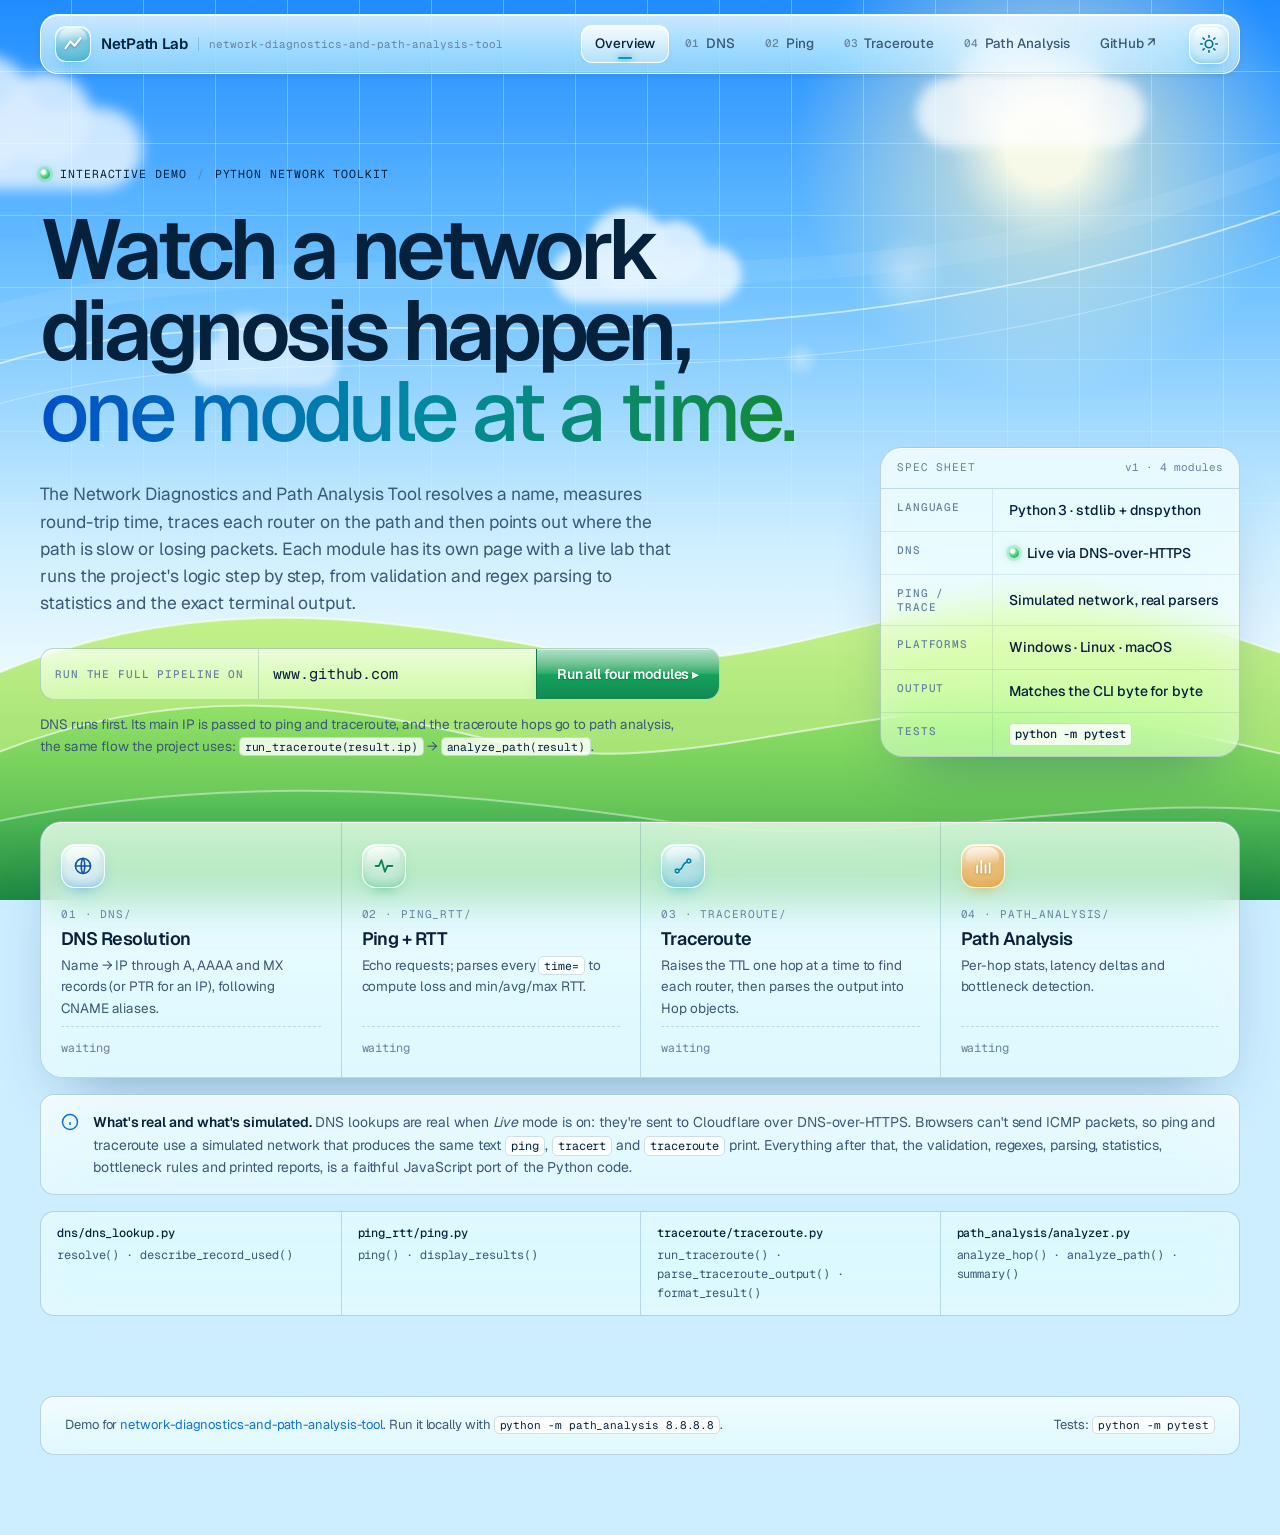
==== index.html @ 209501e2 "NetPath Lab: interactive demo site" ====
<!doctype html>
<html lang="en">
<head>
  <meta charset="utf-8" />
  <meta name="viewport" content="width=device-width, initial-scale=1" />
  <title>NetPath Diagnostics Lab</title>
  <meta name="description" content="Interactive walkthrough of the Network Diagnostics and Path Analysis Tool: DNS resolution, ping/RTT, traceroute and path analysis." />
  <meta name="theme-color" content="#2f9bff" media="(prefers-color-scheme: light)" />
  <meta name="theme-color" content="#04122a" media="(prefers-color-scheme: dark)" />
  <meta property="og:type" content="website" />
  <meta property="og:title" content="NetPath Diagnostics Lab" />
  <meta property="og:description" content="Interactive walkthrough of the Network Diagnostics and Path Analysis Tool: DNS resolution, ping/RTT, traceroute and path analysis." />
  <link rel="preconnect" href="https://fonts.googleapis.com" />
  <link rel="preconnect" href="https://fonts.gstatic.com" crossorigin />
  <link href="https://fonts.googleapis.com/css2?family=Geist:wght@300..800&family=Geist+Mono:wght@400..600&display=swap" rel="stylesheet" />
  <script>
    (function () {
      var t = null;
      try { t = localStorage.getItem("np-theme"); } catch (e) {}
      document.documentElement.dataset.theme = t || (matchMedia("(prefers-color-scheme: dark)").matches ? "dark" : "light");
    })();
  </script>
  <link rel="stylesheet" href="css/styles.css?v=7" />
  <link rel="icon" href="data:image/svg+xml,%3Csvg xmlns='http://www.w3.org/2000/svg' viewBox='0 0 32 32'%3E%3Crect width='32' height='32' rx='7' fill='%23111821'/%3E%3Cpath d='M6 22 L12 12 L19 18 L26 8' fill='none' stroke='%2345d6c4' stroke-width='3' stroke-linecap='round' stroke-linejoin='round'/%3E%3C/svg%3E" />
</head>
<body>
  <div class="scene" aria-hidden="true">
    <div class="sky"></div>
    <div class="grid-lines"></div>
    <div class="stars"></div>
    <div class="sun"></div>
    <span class="flare f1"></span><span class="flare f2"></span>
    <svg class="swoosh" viewBox="0 0 1440 500" preserveAspectRatio="none">
      <path d="M-20 360 C 320 180, 760 420, 1460 120" stroke-width="2" />
      <path d="M-20 400 C 360 230, 820 450, 1460 170" stroke-width="1" opacity=".6" />
      <path d="M-20 300 C 420 120, 900 360, 1460 60" stroke-width="26" opacity=".12" />
    </svg>
    <span class="cloud c1"></span><span class="cloud c2"></span><span class="cloud c3"></span><span class="cloud c4"></span>
    <div class="bubbles"><i></i><i></i><i></i><i></i><i></i><i></i></div>
    <svg class="hills" viewBox="0 0 1440 400" preserveAspectRatio="none">
      <defs>
        <linearGradient id="hg1" x1="0" y1="0" x2="0" y2="1"><stop offset="0" style="stop-color:var(--hill-1a)" /><stop offset="1" style="stop-color:var(--hill-1b)" /></linearGradient>
        <linearGradient id="hg2" x1="0" y1="0" x2="0" y2="1"><stop offset="0" style="stop-color:var(--hill-2a)" /><stop offset="1" style="stop-color:var(--hill-2b)" /></linearGradient>
        <linearGradient id="hg3" x1="0" y1="0" x2="0" y2="1"><stop offset="0" style="stop-color:var(--hill-3a)" /><stop offset="1" style="stop-color:var(--hill-3b)" /></linearGradient>
      </defs>
      <path class="h1" d="M0,170 C210,90 420,110 640,150 C860,190 1040,70 1240,100 C1340,115 1400,140 1440,150 L1440,400 L0,400 Z" />
      <path class="gloss" d="M0,170 C210,90 420,110 640,150 C860,190 1040,70 1240,100 C1340,115 1400,140 1440,150" />
      <path class="h2" d="M0,250 C200,180 380,200 560,240 C760,285 980,190 1180,210 C1300,222 1380,240 1440,252 L1440,400 L0,400 Z" />
      <path class="gloss" d="M0,250 C200,180 380,200 560,240 C760,285 980,190 1180,210 C1300,222 1380,240 1440,252" />
      <path class="h3" d="M0,320 C260,270 520,290 760,322 C1000,352 1220,292 1440,310 L1440,400 L0,400 Z" />
      <path class="gloss" d="M0,320 C260,270 520,290 760,322 C1000,352 1220,292 1440,310" opacity=".7" />
    </svg>
  </div>
  <header class="topbar">
    <a class="brand" href="index.html">
      <span class="orb t-60 deep" style="--sc:var(--c-trace);width:36px;height:36px;margin:0;border-radius:11px"><svg width="18" height="18" viewBox="0 0 24 24" aria-hidden="true"><path d="M3 17 L9 9 L14 14 L21 5" fill="none" stroke="#fff" stroke-width="2.6" stroke-linecap="round" stroke-linejoin="round" /></svg></span>
      NetPath Lab <small>network-diagnostics-and-path-analysis-tool</small>
    </a>
    <nav class="topnav" aria-label="Sections">
      <a href="index.html" class="active" aria-current="page">Overview</a>
      <a href="dns.html"><span class="n">01</span>DNS</a>
      <a href="ping.html"><span class="n">02</span>Ping</a>
      <a href="traceroute.html"><span class="n">03</span>Traceroute</a>
      <a href="analysis.html"><span class="n">04</span>Path Analysis</a>
      <a href="https://github.com/AtharvChoudhary65/network-diagnostics-and-path-analysis-tool" target="_blank" rel="noopener">GitHub ↗</a>
    </nav>
    <button class="theme-toggle frost t-10" id="theme-toggle" type="button" aria-label="Toggle light and dark mode" title="Toggle light / dark">
      <svg class="sun-i" width="20" height="20" viewBox="0 0 24 24" fill="none" stroke="currentColor" stroke-width="2" stroke-linecap="round"><circle cx="12" cy="12" r="4.5" /><path d="M12 2v2M12 20v2M4.9 4.9l1.4 1.4M17.7 17.7l1.4 1.4M2 12h2M20 12h2M4.9 19.1l1.4-1.4M17.7 6.3l1.4-1.4" /></svg>
      <svg class="moon" width="20" height="20" viewBox="0 0 24 24" fill="none" stroke="currentColor" stroke-width="2" stroke-linecap="round" stroke-linejoin="round"><path d="M20 14.5A8.5 8.5 0 1 1 9.5 4a7 7 0 0 0 10.5 10.5z" /></svg>
    </button>
  </header>

  <main>
    <!-- ======================= OVERVIEW ======================= -->
    <section class="hero" id="overview">
      <div class="hero-grid">
        <div class="hero-copy">
          <div class="eyebrow"><span class="dot"></span>Interactive demo <span class="sep">/</span> Python network toolkit</div>
          <h1>Watch a network diagnosis happen, <em>one module at a time.</em></h1>
          <p class="lede">The Network Diagnostics and Path Analysis Tool resolves a name, measures round-trip time, traces each router on the path and then points out where the path is slow or losing packets. Each module has its own page with a live lab that runs the project's logic step by step, from validation and regex parsing to statistics and the exact terminal output.</p>
          <div class="runner">
            <label for="pipe-target">Run the full pipeline on</label>
            <input id="pipe-target" class="input" value="www.github.com" spellcheck="false" autocomplete="off" />
            <button class="btn hero-btn" id="pipe-run">Run all four modules ▸</button>
          </div>
          <p class="hint">DNS runs first. Its main IP is passed to ping and traceroute, and the traceroute hops go to path analysis, the same flow the project uses: <code>run_traceroute(result.ip)</code> → <code>analyze_path(result)</code>.</p>
        </div>
        <aside class="spec" aria-label="Project at a glance">
          <div class="spec-head"><span>Spec sheet</span><span class="mono">v1 · 4 modules</span></div>
          <dl>
            <div><dt>Language</dt><dd>Python 3 · stdlib + dnspython</dd></div>
            <div><dt>DNS</dt><dd><span class="live"></span>Live via DNS-over-HTTPS</dd></div>
            <div><dt>Ping / Trace</dt><dd>Simulated network, real parsers</dd></div>
            <div><dt>Platforms</dt><dd>Windows · Linux · macOS</dd></div>
            <div><dt>Output</dt><dd>Matches the CLI byte for byte</dd></div>
            <div><dt>Tests</dt><dd><code>python -m pytest</code></dd></div>
          </dl>
        </aside>
      </div>

      <div class="pipeline" id="pipeline">
        <a class="stage" data-stage="dns" href="dns.html"><span class="orb t-10"><svg width="22" height="22" viewBox="0 0 24 24" fill="none" stroke="#fff" stroke-width="2" stroke-linecap="round"><circle cx="12" cy="12" r="9"/><path d="M3 12h18M12 3c2.8 3 2.8 15 0 18M12 3c-2.8 3-2.8 15 0 18"/></svg></span><span class="num">01 · dns/</span><h3>DNS Resolution</h3><p>Name → IP through A, AAAA and MX records (or PTR for an IP), following CNAME aliases.</p><span class="out">waiting</span></a>
        <a class="stage" data-stage="ping" href="ping.html"><span class="orb t-20"><svg width="22" height="22" viewBox="0 0 24 24" fill="none" stroke="#fff" stroke-width="2.2" stroke-linecap="round" stroke-linejoin="round"><path d="M2 12h4l3-7 4 14 3-7h6"/></svg></span><span class="num">02 · ping_rtt/</span><h3>Ping + RTT</h3><p>Echo requests; parses every <code>time=</code> to compute loss and min/avg/max RTT.</p><span class="out">waiting</span></a>
        <a class="stage" data-stage="trace" href="traceroute.html"><span class="orb t-30"><svg width="22" height="22" viewBox="0 0 24 24" fill="none" stroke="#fff" stroke-width="2" stroke-linecap="round" stroke-linejoin="round"><circle cx="5" cy="18" r="2.2"/><circle cx="19" cy="6" r="2.2"/><path d="M7 17c6-1 3-8 10-10"/></svg></span><span class="num">03 · traceroute/</span><h3>Traceroute</h3><p>Raises the TTL one hop at a time to find each router, then parses the output into Hop objects.</p><span class="out">waiting</span></a>
        <a class="stage" data-stage="analysis" href="analysis.html"><span class="orb t-60 deep"><svg width="22" height="22" viewBox="0 0 24 24" fill="none" stroke="#fff" stroke-width="2.2" stroke-linecap="round"><path d="M5 20V12M10 20V6M15 20v-9M20 20V9"/></svg></span><span class="num">04 · path_analysis/</span><h3>Path Analysis</h3><p>Per-hop stats, latency deltas and bottleneck detection.</p><span class="out">waiting</span></a>
      </div>


      <div class="notice" role="note">
        <svg width="18" height="18" viewBox="0 0 24 24" fill="none" stroke="currentColor" stroke-width="2" aria-hidden="true"><circle cx="12" cy="12" r="10" /><path d="M12 16v-4M12 8h.01" /></svg>
        <div><strong>What's real and what's simulated.</strong> DNS lookups are real when <em>Live</em> mode is on: they're sent to Cloudflare over DNS-over-HTTPS. Browsers can't send ICMP packets, so ping and traceroute use a simulated network that produces the same text <code>ping</code>, <code>tracert</code> and <code>traceroute</code> print. Everything after that, the validation, regexes, parsing, statistics, bottleneck rules and printed reports, is a faithful JavaScript port of the Python code.</div>
      </div>

      <div class="modmap" aria-label="Repository layout">
        <div><b>dns/dns_lookup.py</b>resolve() · describe_record_used()</div>
        <div><b>ping_rtt/ping.py</b>ping() · display_results()</div>
        <div><b>traceroute/traceroute.py</b>run_traceroute() · parse_traceroute_output() · format_result()</div>
        <div><b>path_analysis/analyzer.py</b>analyze_hop() · analyze_path() · summary()</div>
      </div>
    </section>

    <footer>
      <span>Demo for <a href="https://github.com/AtharvChoudhary65/network-diagnostics-and-path-analysis-tool" target="_blank" rel="noopener">network-diagnostics-and-path-analysis-tool</a>. Run it locally with <code>python -m path_analysis 8.8.8.8</code>.</span>
      <span>Tests: <code>python -m pytest</code></span>
    </footer>
  </main>

  <script src="js/common.js?v=7"></script>
  <script src="js/dns.js?v=7"></script>
  <script src="js/ping.js?v=7"></script>
  <script src="js/traceroute.js?v=7"></script>
  <script src="js/analysis.js?v=7"></script>
  <script src="js/app.js?v=7"></script>
</body>
</html>
---- css/styles.css ----
/* =====================================================================
   NetPath Lab — modern Frutiger Aero
   Aero sky, hills, gloss and glass, set on a minimalist system of
   hairline grids, tight radii and Geist typography.
   Light (day) is the default; [data-theme="dark"] is twilight.
   ===================================================================== */

:root {
  /* scene */
  --sky-1: #1f8cff;
  --sky-2: #6cc0ff;
  --sky-3: #cdeeff;
  --sky-4: #f1fbff;
  --sun: rgba(255, 253, 230, 0.95);
  --sun-halo: rgba(255, 245, 200, 0.5);
  --cloud: rgba(255, 255, 255, 0.9);
  --hill-1a: #c8f28e; --hill-1b: #84d65e;
  --hill-2a: #92e167; --hill-2b: #3fad48;
  --hill-3a: #5ec65a; --hill-3b: #1d8842;
  --hill-gloss: rgba(255, 255, 255, 0.6);
  --swoosh: rgba(255, 255, 255, 0.6);
  --grid: rgba(255, 255, 255, 0.32);
  --star-opacity: 0;

  /* text */
  --text: #06213b;
  --muted: #3a5877;
  --dim: #6582a0;

  /* surfaces */
  --sheet: rgba(255, 255, 255, 0.5);
  --sheet-hi: rgba(255, 255, 255, 0.78);
  --sheet-border: rgba(255, 255, 255, 0.9);
  --glass: rgba(255, 255, 255, 0.5);
  --glass-hi: rgba(255, 255, 255, 0.85);
  --glass-border: rgba(16, 72, 128, 0.14);
  --field: rgba(255, 255, 255, 0.82);
  --field-border: rgba(16, 72, 128, 0.2);
  --line: rgba(16, 72, 128, 0.1);
  --line-2: rgba(16, 72, 128, 0.18);
  --hair: rgba(16, 72, 128, 0.22);
  --shadow-lg: 0 30px 60px -30px rgba(10, 60, 120, 0.45);
  --shadow-md: 0 14px 30px -18px rgba(10, 60, 120, 0.4);
  --gloss: inset 0 1px 0 rgba(255, 255, 255, 1);

  /* semantic */
  --ok: #0c9a52;
  --warn: #c97900;
  --bad: #dd2f45;
  --info: #0f6fdc;
  --teal: #0aa0b4;

  /* modules */
  --c-dns: #1f74f2;
  --c-ping: #14a35b;
  --c-trace: #0898c0;
  --c-analysis: #e58300;
  --mod: var(--c-trace);

  /* charts (read from JS) */
  --ch-grid: rgba(16, 72, 128, 0.1);
  --ch-axis: rgba(16, 72, 128, 0.3);
  --ch-text: #5a7896;
  --ch-muted: #3a5877;
  --ch-label: #06213b;
  --ch-node: #ffffff;
  --ch-silent: #a7bbcf;

  --r-sm: 5px;
  --r: 9px;
  --r-lg: 14px;
  --r-xl: 22px;
  --mono: "Geist Mono", ui-monospace, SFMono-Regular, Menlo, Consolas, monospace;
  --sans: "Geist", "Segoe UI", system-ui, -apple-system, sans-serif;
  --ease: cubic-bezier(0.2, 0.7, 0.2, 1);
  color-scheme: light;
}

:root[data-theme="dark"] {
  --sky-1: #030d1f;
  --sky-2: #082648;
  --sky-3: #0f5079;
  --sky-4: #2580a0;
  --sun: rgba(225, 242, 255, 0.9);
  --sun-halo: rgba(120, 200, 255, 0.25);
  --cloud: rgba(170, 205, 235, 0.18);
  --hill-1a: #2c7c60; --hill-1b: #195742;
  --hill-2a: #1d684a; --hill-2b: #0f4430;
  --hill-3a: #12583a; --hill-3b: #072b1d;
  --hill-gloss: rgba(150, 255, 215, 0.25);
  --swoosh: rgba(140, 220, 255, 0.3);
  --grid: rgba(140, 200, 255, 0.07);
  --star-opacity: 1;

  --text: #ecf6ff;
  --muted: #a6c1dc;
  --dim: #7593b2;

  --sheet: rgba(6, 24, 46, 0.58);
  --sheet-hi: rgba(40, 110, 180, 0.2);
  --sheet-border: rgba(150, 205, 255, 0.2);
  --glass: rgba(255, 255, 255, 0.035);
  --glass-hi: rgba(255, 255, 255, 0.08);
  --glass-border: rgba(150, 205, 255, 0.14);
  --field: rgba(2, 14, 28, 0.6);
  --field-border: rgba(150, 205, 255, 0.2);
  --line: rgba(150, 205, 255, 0.09);
  --line-2: rgba(150, 205, 255, 0.16);
  --hair: rgba(150, 205, 255, 0.22);
  --shadow-lg: 0 30px 60px -30px rgba(0, 0, 0, 0.8);
  --shadow-md: 0 14px 30px -18px rgba(0, 0, 0, 0.7);
  --gloss: inset 0 1px 0 rgba(255, 255, 255, 0.14);

  --ok: #46de8c;
  --warn: #ffbf47;
  --bad: #ff6b7d;
  --info: #62b6ff;
  --teal: #3fd6e6;

  --c-dns: #6ea8ff;
  --c-ping: #46de8c;
  --c-trace: #3fd0f0;
  --c-analysis: #ffb547;

  --ch-grid: rgba(150, 205, 255, 0.08);
  --ch-axis: rgba(150, 205, 255, 0.25);
  --ch-text: #86a3c1;
  --ch-muted: #a6c1dc;
  --ch-label: #ecf6ff;
  --ch-node: #0b2542;
  --ch-silent: #4c6580;
  color-scheme: dark;
}

* { box-sizing: border-box; }
[hidden] { display: none !important; }
html { scroll-behavior: smooth; scroll-padding-top: 80px; overflow-x: clip; }
@media (prefers-reduced-motion: reduce) { html { scroll-behavior: auto; } }
body {
  margin: 0; background: var(--sky-3); color: var(--text);
  font: 400 15px/1.6 var(--sans); letter-spacing: -0.005em;
  -webkit-font-smoothing: antialiased; text-rendering: optimizeLegibility;
  font-feature-settings: "ss01", "cv11";
}
a { color: var(--info); text-decoration: none; }
a:hover { text-decoration: underline; text-underline-offset: 3px; }
code, kbd, pre, .mono { font-family: var(--mono); font-feature-settings: normal; }
code { font-size: 0.85em; background: var(--field); border: 1px solid var(--line-2); padding: 1px 5px; border-radius: var(--r-sm); color: var(--text); }
h1, h2, h3, h4 { line-height: 1.05; margin: 0; font-weight: 600; letter-spacing: -0.035em; }
p { margin: 0 0 0.8em; }
button, input, select, textarea { font: inherit; color: inherit; letter-spacing: inherit; }
::selection { background: color-mix(in srgb, var(--c-trace) 35%, transparent); }

/* mono micro-label used across the system */
.label, .subhead, .panel-head, .stage .num, .spec-head, .field > label, .field > .lbl, .stat .k, table.data th, .tabs .tablist button, .eyebrow, .file-badge {
  font-family: var(--mono); text-transform: uppercase; letter-spacing: 0.08em;
}

/* =====================================================================
   SCENE — sky, sun, clouds, hills, bubbles + blueprint grid
   ===================================================================== */
.scene { position: fixed; inset: 0; z-index: -1; overflow: hidden; pointer-events: none; }
.scene .sky { position: absolute; inset: 0; background: linear-gradient(180deg, var(--sky-1) 0%, var(--sky-2) 30%, var(--sky-3) 60%, var(--sky-4) 78%); }
.scene .grid-lines {
  position: absolute; inset: 0;
  background-image: linear-gradient(var(--grid) 1px, transparent 1px), linear-gradient(90deg, var(--grid) 1px, transparent 1px);
  background-size: 72px 72px; background-position: -1px -1px;
  -webkit-mask-image: linear-gradient(180deg, #000 0%, rgba(0, 0, 0, 0.6) 45%, transparent 72%);
  mask-image: linear-gradient(180deg, #000 0%, rgba(0, 0, 0, 0.6) 45%, transparent 72%);
}
.scene .stars {
  position: absolute; inset: 0 0 40% 0; opacity: var(--star-opacity); transition: opacity 0.8s;
  background-image:
    radial-gradient(1.5px 1.5px at 12% 18%, #fff 50%, transparent 51%), radial-gradient(1px 1px at 22% 42%, #fff 50%, transparent 51%),
    radial-gradient(1.5px 1.5px at 35% 12%, #dff 50%, transparent 51%), radial-gradient(1px 1px at 48% 30%, #fff 50%, transparent 51%),
    radial-gradient(1px 1px at 58% 8%, #fff 50%, transparent 51%), radial-gradient(1.5px 1.5px at 66% 36%, #cef 50%, transparent 51%),
    radial-gradient(1px 1px at 74% 20%, #fff 50%, transparent 51%), radial-gradient(1px 1px at 86% 46%, #fff 50%, transparent 51%),
    radial-gradient(1.5px 1.5px at 92% 14%, #fff 50%, transparent 51%), radial-gradient(1px 1px at 6% 52%, #fff 50%, transparent 51%);
}
.scene .sun { position: absolute; top: -16vmin; right: -6vmin; width: 64vmin; height: 64vmin; border-radius: 50%; background: radial-gradient(circle, var(--sun) 0 10%, var(--sun-halo) 24%, transparent 62%); }
.scene .flare { position: absolute; border-radius: 50%; background: radial-gradient(circle, rgba(255, 255, 255, 0.35), rgba(255, 255, 255, 0) 70%); }
.scene .flare.f1 { top: 26vh; right: 26vw; width: 9vmin; height: 9vmin; }
.scene .flare.f2 { top: 38vh; right: 36vw; width: 4vmin; height: 4vmin; }
:root[data-theme="dark"] .scene .flare { opacity: 0.25; }
.scene .swoosh { position: absolute; left: -5%; width: 110%; top: 8vh; height: 50vh; }
.scene .swoosh path { fill: none; stroke: var(--swoosh); }

.cloud { position: absolute; height: 9vmin; width: 30vmin; border-radius: 999px; background: var(--cloud); filter: blur(7px); opacity: 0.8; animation: drift linear infinite; }
.cloud::before, .cloud::after { content: ""; position: absolute; background: inherit; border-radius: 50%; }
.cloud::before { width: 13vmin; height: 13vmin; left: 18%; top: -6vmin; }
.cloud::after { width: 10vmin; height: 10vmin; left: 48%; top: -4vmin; }
.cloud.c1 { top: 12vh; left: -10%; animation-duration: 170s; }
.cloud.c2 { top: 26vh; left: 40%; transform: scale(0.7); animation-duration: 220s; animation-delay: -90s; }
.cloud.c3 { top: 8vh; left: 70%; transform: scale(0.85); animation-duration: 200s; animation-delay: -40s; }
.cloud.c4 { top: 36vh; left: 10%; transform: scale(0.55); animation-duration: 250s; animation-delay: -150s; opacity: 0.55; }
@keyframes drift { from { translate: -40vw 0; } to { translate: 140vw 0; } }

.scene .hills { position: absolute; left: 0; right: 0; bottom: 0; width: 100%; height: 44vh; min-height: 250px; }
.scene .hills .h1 { fill: url(#hg1); }
.scene .hills .h2 { fill: url(#hg2); }
.scene .hills .h3 { fill: url(#hg3); }
.scene .hills .gloss { fill: none; stroke: var(--hill-gloss); stroke-width: 2; }

.bubbles i {
  position: absolute; bottom: -12vmin; border-radius: 50%;
  background: radial-gradient(circle at 32% 28%, rgba(255, 255, 255, 0.95) 0 8%, rgba(255, 255, 255, 0) 22%), radial-gradient(circle at 50% 50%, rgba(255, 255, 255, 0) 55%, rgba(255, 255, 255, 0.5) 70%, rgba(170, 230, 255, 0.3) 100%);
  border: 1px solid rgba(255, 255, 255, 0.5); animation: rise linear infinite; opacity: 0.6;
}
.bubbles i:nth-child(1) { left: 8%; width: 5vmin; height: 5vmin; animation-duration: 36s; }
.bubbles i:nth-child(2) { left: 22%; width: 2.5vmin; height: 2.5vmin; animation-duration: 28s; animation-delay: -12s; }
.bubbles i:nth-child(3) { left: 46%; width: 4vmin; height: 4vmin; animation-duration: 42s; animation-delay: -20s; }
.bubbles i:nth-child(4) { left: 64%; width: 2vmin; height: 2vmin; animation-duration: 26s; animation-delay: -6s; }
.bubbles i:nth-child(5) { left: 80%; width: 6vmin; height: 6vmin; animation-duration: 48s; animation-delay: -30s; }
.bubbles i:nth-child(6) { left: 92%; width: 3vmin; height: 3vmin; animation-duration: 32s; animation-delay: -18s; }
@keyframes rise { 0% { transform: translate(0, 0); opacity: 0; } 10% { opacity: 0.6; } 50% { transform: translate(3vw, -55vh); } 100% { transform: translate(-2vw, -115vh); opacity: 0; } }
@media (prefers-reduced-motion: reduce) { .cloud { animation: none; } .bubbles { display: none; } }

/* =====================================================================
   GLASS — blurred surfaces (only top-level ones blur)
   ===================================================================== */
.topbar, .runner, .notice, .module, .spec, footer, .modmap {
  -webkit-backdrop-filter: blur(22px) saturate(180%);
  backdrop-filter: blur(22px) saturate(180%);
}

/* =====================================================================
   TOP BAR — full-width hairline glass
   ===================================================================== */
.topbar {
  position: sticky; top: 14px; z-index: 50; display: flex; align-items: center; gap: 20px;
  max-width: 1200px; height: 60px; margin: 14px auto 0; padding: 0 10px 0 14px;
  border-radius: 18px; border: 1px solid var(--sheet-border);
  background: linear-gradient(180deg, var(--sheet-hi), var(--sheet));
  box-shadow: var(--shadow-lg), 0 2px 8px -4px rgba(10, 60, 120, 0.25), var(--gloss), inset 0 -1px 0 var(--line);
}
.brand { display: flex; align-items: center; gap: 10px; font-weight: 600; font-size: 15px; color: var(--text); white-space: nowrap; letter-spacing: -0.02em; }
.brand:hover { text-decoration: none; }
.brand small { color: var(--dim); font: 400 11px var(--mono); letter-spacing: 0; padding-left: 10px; border-left: 1px solid var(--hair); }
.topnav { display: flex; align-items: center; gap: 2px; overflow-x: auto; scrollbar-width: none; margin-left: auto; }
.topnav::-webkit-scrollbar { display: none; }
.topnav a {
  position: relative; display: flex; align-items: center; height: 38px; padding: 0 13px; border-radius: 11px; border: 1px solid transparent;
  color: var(--muted); font-size: 13.5px; font-weight: 500; white-space: nowrap; transition: color 0.2s, background 0.2s, border-color 0.2s;
}
.topnav a:hover { color: var(--text); text-decoration: none; background: var(--glass); }
.topnav a.active {
  color: var(--text); border-color: var(--sheet-border);
  background: linear-gradient(180deg, var(--glass-hi), color-mix(in srgb, var(--c-trace) 12%, var(--glass)));
  box-shadow: var(--gloss), 0 4px 10px -6px rgba(10, 60, 120, 0.35);
}
.topnav a.active::after { content: ""; position: absolute; left: 50%; bottom: 3px; width: 14px; height: 2px; margin-left: -7px; border-radius: 2px; background: var(--c-trace); box-shadow: 0 0 6px var(--c-trace); }
.topnav a .n { font-family: var(--mono); color: var(--dim); font-size: 11px; margin-right: 7px; }
.theme-toggle.frost { --sc: var(--c-trace); width: 40px; height: 40px; margin: 0; cursor: pointer; border-radius: 12px; padding: 0; }
.theme-toggle.frost:hover { --tint: 26%; }
.theme-toggle svg { width: 18px; height: 18px; }
.theme-toggle .moon { display: none; }
:root[data-theme="dark"] .theme-toggle .sun-i { display: none; }
:root[data-theme="dark"] .theme-toggle .moon { display: block; }

main { max-width: 1240px; margin: 0 auto; padding: 0 20px 80px; }

/* =====================================================================
   HERO — editorial split with a spec sheet
   ===================================================================== */
.hero { padding: 88px 0 24px; }
.hero-grid { display: grid; grid-template-columns: minmax(0, 1fr) 360px; gap: 56px; align-items: end; }
.eyebrow { display: inline-flex; align-items: center; gap: 10px; font-size: 11.5px; color: var(--text); margin-bottom: 26px; }
.eyebrow .sep { color: var(--dim); }
.eyebrow .dot, .spec .live { width: 10px; height: 10px; border-radius: 50%; flex: none; background: radial-gradient(circle at 35% 30%, #fff 0 18%, #5fe08a 40%, #0b8f44 100%); box-shadow: 0 0 0 3px rgba(40, 200, 110, 0.18), 0 0 10px rgba(30, 200, 100, 0.6); }
.hero h1 { font-size: clamp(42px, 6.6vw, 86px); font-weight: 600; letter-spacing: -0.055em; line-height: 0.96; max-width: 880px; }
.hero h1 em {
  font-style: normal; font-weight: 500;
  background: linear-gradient(95deg, #0050c8 0%, #0089a3 50%, #138a35 100%); -webkit-background-clip: text; background-clip: text; color: transparent;
}
:root[data-theme="dark"] .hero h1 em { background-image: linear-gradient(95deg, #7cc0ff 0%, #5fe6f0 50%, #7cf29a 100%); }
.lede { color: var(--muted); font-size: 17.5px; line-height: 1.55; max-width: 640px; margin: 28px 0 0; }

.runner {
  margin-top: 32px; max-width: 680px; display: flex; align-items: stretch; height: 52px;
  border: 1px solid var(--hair); border-radius: var(--r-lg); overflow: hidden;
  background: linear-gradient(180deg, var(--sheet-hi), var(--sheet)); box-shadow: var(--shadow-lg), var(--gloss);
}
.runner label { display: flex; align-items: center; padding: 0 14px; font: 500 11px var(--mono); text-transform: uppercase; letter-spacing: 0.08em; color: var(--dim); white-space: nowrap; border-right: 1px solid var(--line-2); }
.runner .input { flex: 1 1 160px; border: 0; border-radius: 0; background: transparent; box-shadow: none; font-size: 15px; padding: 0 14px; }
.runner .input:focus { box-shadow: inset 0 -2px 0 var(--c-ping); }
.runner .btn { --mod: var(--c-ping); border-radius: 0; border-width: 0 0 0 1px; height: auto; padding: 0 20px; }
.hint { font-size: 13.5px; color: var(--muted); margin: 14px 0 0; max-width: 640px; }

.spec { border: 1px solid var(--hair); border-radius: var(--r-xl); background: linear-gradient(180deg, var(--sheet-hi), var(--sheet)); box-shadow: var(--shadow-lg), var(--gloss); overflow: hidden; }
.spec-head { display: flex; justify-content: space-between; padding: 11px 16px; font-size: 11px; color: var(--dim); border-bottom: 1px solid var(--line-2); }
.spec-head .mono { text-transform: none; letter-spacing: 0; }
.spec dl { margin: 0; }
.spec dl div { display: grid; grid-template-columns: 112px 1fr; border-bottom: 1px solid var(--line); }
.spec dl div:last-child { border-bottom: 0; }
.spec dt { padding: 11px 16px; font: 500 11px var(--mono); text-transform: uppercase; letter-spacing: 0.08em; color: var(--dim); border-right: 1px solid var(--line); }
.spec dd { margin: 0; padding: 10px 16px; font-size: 14px; font-weight: 500; display: flex; align-items: center; gap: 8px; }

/* pipeline: one hairline strip, four cells */
.pipeline {
  display: grid; grid-template-columns: repeat(4, minmax(0, 1fr)); margin-top: 64px;
  border: 1px solid var(--hair); border-radius: var(--r-xl); overflow: hidden;
  background: linear-gradient(180deg, var(--sheet-hi), var(--sheet)); box-shadow: var(--shadow-lg), var(--gloss);
  -webkit-backdrop-filter: blur(22px) saturate(180%); backdrop-filter: blur(22px) saturate(180%);
}
.stage { position: relative; display: flex; flex-direction: column; gap: 6px; padding: 22px 20px 18px; color: var(--text); border-left: 1px solid var(--line-2); transition: background 0.25s; }
.stage:first-child { border-left: 0; }
.stage::before { content: ""; position: absolute; left: 0; right: 0; top: 0; height: 2px; background: var(--sc); transform: scaleX(0); transform-origin: left; transition: transform 0.5s var(--ease); }
.stage:hover { text-decoration: none; background: var(--glass-hi); }
.stage:hover::before, .stage.running::before, .stage.done::before, .stage.failed::before { transform: scaleX(1); }
.stage.failed::before { background: var(--bad); }
.stage .num { font-size: 11px; color: var(--dim); }
.stage h3 { font-size: 18px; letter-spacing: -0.03em; }
.stage p { color: var(--muted); font-size: 13.5px; margin: 0; }
.stage .out { margin-top: auto; padding-top: 12px; font-family: var(--mono); font-size: 12px; color: var(--dim); min-height: 2.8em; border-top: 1px dashed var(--line-2); }
.stage.running .out { color: var(--sc); }
.stage.done .out { color: var(--ok); }
.stage.failed .out { color: var(--bad); }
.stage[data-stage="dns"] { --sc: var(--c-dns); }
.stage[data-stage="ping"] { --sc: var(--c-ping); }
.stage[data-stage="trace"] { --sc: var(--c-trace); }
.stage[data-stage="analysis"] { --sc: var(--c-analysis); }

/* frosted-glass icon tile — the signature element.
   --sc  tint colour, --tint  how much colour is mixed into the glass (0–60%). */
.orb, .frost {
  --tint: 22%;
  position: relative; display: grid; place-items: center; flex: none; isolation: isolate; overflow: hidden;
  width: 44px; height: 44px; border-radius: 14px; margin-bottom: 12px;
  color: color-mix(in srgb, var(--sc, var(--mod)) calc(55% + var(--tint)), #001a33);
  background:
    linear-gradient(160deg, rgba(255, 255, 255, 0.75) 0%, rgba(255, 255, 255, 0.18) 48%, rgba(255, 255, 255, 0.06) 100%),
    color-mix(in srgb, var(--sc, var(--mod)) var(--tint), rgba(255, 255, 255, 0.28));
  border: 1px solid rgba(255, 255, 255, 0.85);
  -webkit-backdrop-filter: blur(14px) saturate(190%); backdrop-filter: blur(14px) saturate(190%);
  box-shadow:
    inset 0 1px 0 rgba(255, 255, 255, 0.95),
    inset 0 -8px 14px -10px color-mix(in srgb, var(--sc, var(--mod)) 60%, transparent),
    0 8px 18px -10px color-mix(in srgb, var(--sc, var(--mod)) 70%, transparent);
}
.orb::before, .frost::before { content: ""; position: absolute; z-index: -1; left: 10%; right: 10%; top: 4%; height: 42%; border-radius: 10px 10px 50% 50% / 10px 10px 30% 30%; background: linear-gradient(rgba(255, 255, 255, 0.7), rgba(255, 255, 255, 0)); }
.orb svg, .frost svg { position: relative; width: 20px; height: 20px; filter: drop-shadow(0 1px 0 rgba(255, 255, 255, 0.6)); }
.orb svg *, .frost svg * { stroke: currentColor; }
/* heavier tints flip the glyph to white */
.orb.deep, .frost.deep { color: #fff; }
.orb.deep svg, .frost.deep svg { filter: drop-shadow(0 1px 1px rgba(0, 0, 0, 0.25)); }
:root[data-theme="dark"] .orb, :root[data-theme="dark"] .frost {
  color: color-mix(in srgb, var(--sc, var(--mod)) 70%, #fff);
  background:
    linear-gradient(160deg, rgba(255, 255, 255, 0.22) 0%, rgba(255, 255, 255, 0.05) 50%, rgba(255, 255, 255, 0.02) 100%),
    color-mix(in srgb, var(--sc, var(--mod)) var(--tint), rgba(10, 30, 55, 0.4));
  border-color: rgba(190, 225, 255, 0.28);
  box-shadow: inset 0 1px 0 rgba(255, 255, 255, 0.3), inset 0 -8px 14px -10px color-mix(in srgb, var(--sc, var(--mod)) 70%, transparent), 0 8px 18px -10px rgba(0, 0, 0, 0.6);
}
:root[data-theme="dark"] .orb::before, :root[data-theme="dark"] .frost::before { background: linear-gradient(rgba(255, 255, 255, 0.28), rgba(255, 255, 255, 0)); }
:root[data-theme="dark"] .orb.deep, :root[data-theme="dark"] .frost.deep { color: #fff; }

/* tint ladder */
.t-10 { --tint: 10%; }
.t-20 { --tint: 20%; }
.t-30 { --tint: 30%; }
.t-45 { --tint: 45%; }
.t-60 { --tint: 60%; }

.notice {
  display: flex; gap: 14px; margin-top: 16px; padding: 16px 20px; border: 1px solid var(--hair); border-radius: var(--r-lg);
  background: linear-gradient(180deg, var(--sheet-hi), var(--sheet)); box-shadow: var(--gloss); color: var(--muted); font-size: 14px;
}
.notice strong { color: var(--text); font-weight: 600; }
.notice svg { flex: none; margin-top: 2px; color: var(--info); }

.modmap { margin-top: 16px; display: grid; grid-template-columns: repeat(4, minmax(0, 1fr)); border: 1px solid var(--hair); border-radius: var(--r-lg); overflow: hidden; background: var(--sheet); }
.modmap div { font-family: var(--mono); font-size: 12px; padding: 12px 16px; color: var(--muted); border-left: 1px solid var(--line-2); }
.modmap div:first-child { border-left: 0; }
.modmap b { color: var(--text); font-weight: 500; display: block; margin-bottom: 2px; }

/* =====================================================================
   MODULE SHEETS — glass with crop-mark corners
   ===================================================================== */
.module {
  position: relative; margin-top: 56px; padding: 48px 44px 44px; border-radius: var(--r-xl);
  background: linear-gradient(180deg, var(--sheet-hi) 0%, var(--sheet) 260px);
  border: 1px solid var(--sheet-border); box-shadow: var(--shadow-lg), var(--gloss);
}
.module::before, .module::after { content: ""; position: absolute; width: 22px; height: 22px; border-color: var(--mod); border-style: solid; pointer-events: none; }
.module::before { top: -1px; left: -1px; border-width: 2px 0 0 2px; border-top-left-radius: var(--r-xl); }
.module::after { bottom: -1px; right: -1px; border-width: 0 2px 2px 0; border-bottom-right-radius: var(--r-xl); }
.module[data-mod="dns"] { --mod: var(--c-dns); }
.module[data-mod="ping"] { --mod: var(--c-ping); }
.module[data-mod="trace"] { --mod: var(--c-trace); }
.module[data-mod="analysis"] { --mod: var(--c-analysis); }

.mod-head { display: grid; grid-template-columns: 1fr; gap: 12px; padding-bottom: 28px; border-bottom: 1px solid var(--line-2); }
.mod-num { display: flex; align-items: center; gap: 12px; font: 500 12px var(--mono); letter-spacing: 0.08em; color: var(--mod); text-transform: uppercase; }
.mod-num::before { content: ""; width: 16px; height: 16px; border-radius: 5px; border: 1px solid rgba(255, 255, 255, 0.85); background: linear-gradient(160deg, rgba(255, 255, 255, 0.8), rgba(255, 255, 255, 0.1) 55%), color-mix(in srgb, var(--mod) 40%, rgba(255, 255, 255, 0.3)); box-shadow: inset 0 1px 0 #fff, 0 3px 8px -3px var(--mod); }
.mod-num span::after { content: " / 04"; color: var(--dim); }
.mod-num::after { content: ""; flex: 1; height: 1px; background: linear-gradient(90deg, color-mix(in srgb, var(--mod) 50%, transparent), transparent 60%); }
.mod-head h2 { font-size: clamp(32px, 4.4vw, 54px); letter-spacing: -0.05em; line-height: 1; }
.file-badges { display: flex; flex-wrap: wrap; gap: 6px; }
.file-badge { font-size: 11px; color: var(--text); border: 1px solid var(--hair); background: var(--field); padding: 3px 8px; border-radius: var(--r-sm); text-transform: none; letter-spacing: 0; }
.mod-head p { color: var(--muted); max-width: 760px; font-size: 16.5px; margin: 0; }

.subhead { font-size: 11px; font-weight: 500; color: var(--dim); margin: 44px 0 16px; display: flex; align-items: center; gap: 12px; }
.subhead::before { content: ""; width: 6px; height: 6px; background: var(--mod); transform: rotate(45deg); }
.subhead::after { content: ""; flex: 1; height: 1px; background: var(--line-2); }

/* inner glass card (no blur, sheet supplies it) */
.panel, details.src, .callout, .rule {
  background: linear-gradient(180deg, var(--glass-hi) 0%, var(--glass) 70%);
  border: 1px solid var(--glass-border); border-radius: var(--r-lg); box-shadow: var(--gloss);
}

/* steps: hairline grid of cells */
.steps { display: flex; flex-wrap: wrap; counter-reset: step; border-top: 1px solid var(--line-2); border-left: 1px solid var(--line-2); border-radius: var(--r-lg); overflow: hidden; background: var(--glass); }
.step { flex: 1 1 240px; padding: 18px 20px 20px; counter-increment: step; border-right: 1px solid var(--line-2); border-bottom: 1px solid var(--line-2); transition: background 0.2s; }
.step:hover { background: var(--glass-hi); }
.step h4 { font-size: 15.5px; font-weight: 600; letter-spacing: -0.02em; margin-bottom: 8px; display: flex; flex-direction: column; gap: 10px; }
.step h4::before { content: counter(step, decimal-leading-zero); font: 500 11px var(--mono); color: var(--mod); letter-spacing: 0.08em; }
.step p { color: var(--muted); font-size: 14px; margin: 0; }
.step code { font-size: 12px; }

/* =====================================================================
   LAB
   ===================================================================== */
.lab { display: grid; grid-template-columns: 330px minmax(0, 1fr); gap: 16px; align-items: start; }
.panel-head { display: flex; flex-wrap: wrap; align-items: center; justify-content: space-between; gap: 10px; min-height: 44px; padding: 8px 16px; border-bottom: 1px solid var(--line-2); font-size: 11px; color: var(--dim); }
.panel-head b { color: var(--text); font-weight: 500; font-size: 11.5px; }
.panel-head code { text-transform: none; letter-spacing: 0; }
.panel-body { padding: 16px; }
.controls { display: flex; flex-direction: column; gap: 16px; padding: 18px; position: sticky; top: 80px; }
.field { display: flex; flex-direction: column; gap: 7px; }
.field > label, .field > .lbl { font-size: 10.5px; font-weight: 500; color: var(--dim); display: flex; justify-content: space-between; gap: 8px; }
.field > label small { text-transform: none; letter-spacing: 0; }
.field > label output, .field > .lbl output { color: var(--text); letter-spacing: 0; }
.field small { color: var(--dim); font-size: 12.5px; }

.input, select.input, textarea.input {
  width: 100%; background: var(--field); border: 1px solid var(--field-border); border-radius: var(--r); padding: 9px 11px;
  font-family: var(--mono); font-size: 13.5px; color: var(--text); outline: none; transition: border-color 0.15s, box-shadow 0.15s;
}
.input:hover { border-color: var(--hair); }
.input:focus { border-color: var(--mod); box-shadow: 0 0 0 3px color-mix(in srgb, var(--mod) 20%, transparent); }
select.input { font-family: var(--sans); font-weight: 500; cursor: pointer; }
select.input option { background: var(--sky-4); color: #06213b; }
textarea.input { resize: vertical; line-height: 1.5; font-size: 12.5px; }

input[type="range"] { width: 100%; accent-color: var(--mod); height: 18px; }

.seg { display: flex; width: 100%; border: 1px solid var(--field-border); border-radius: var(--r); overflow: hidden; background: var(--field); }
.seg button { flex: 1; border: 0; background: none; padding: 8px; cursor: pointer; color: var(--muted); font-size: 13px; font-weight: 500; transition: all 0.2s; }
.seg button + button { border-left: 1px solid var(--field-border); }
.seg button[aria-pressed="true"] { color: #fff; background: linear-gradient(180deg, color-mix(in srgb, var(--mod) 60%, #fff), var(--mod) 52%, color-mix(in srgb, var(--mod) 82%, #00182f)); box-shadow: inset 0 1px 0 rgba(255, 255, 255, 0.5); text-shadow: 0 1px 1px rgba(0, 0, 0, 0.2); }

/* buttons — hard-edged with an Aero gloss band */
.btn {
  position: relative; overflow: hidden; isolation: isolate; display: inline-flex; align-items: center; justify-content: center; gap: 8px; cursor: pointer;
  height: 42px; padding: 0 18px; border-radius: var(--r); font-weight: 600; font-size: 14px; color: #fff; letter-spacing: -0.01em;
  text-shadow: 0 1px 1px rgba(0, 0, 0, 0.25);
  background: linear-gradient(180deg, color-mix(in srgb, var(--mod) 62%, #fff) 0%, var(--mod) 50%, color-mix(in srgb, var(--mod) 82%, #00182f) 100%);
  border: 1px solid color-mix(in srgb, var(--mod) 70%, #00182f);
  box-shadow: inset 0 1px 0 rgba(255, 255, 255, 0.55), 0 10px 20px -12px color-mix(in srgb, var(--mod) 90%, transparent);
  transition: filter 0.15s, transform 0.1s, box-shadow 0.2s;
}
.btn::before { content: ""; position: absolute; z-index: -1; inset: 0 0 50% 0; background: linear-gradient(rgba(255, 255, 255, 0.45), rgba(255, 255, 255, 0.08)); }
.btn:hover { filter: brightness(1.07) saturate(1.1); }
.btn:active { transform: translateY(1px); }
.btn:disabled { opacity: 0.55; cursor: progress; filter: saturate(0.7); }
.btn:focus-visible, .chip:focus-visible, .seg button:focus-visible, .tabs .tablist button:focus-visible, .theme-toggle:focus-visible { outline: 2px solid var(--mod); outline-offset: 2px; }
.btn.ghost { color: var(--text); text-shadow: none; font-weight: 500; background: var(--field); border: 1px solid var(--hair); box-shadow: var(--gloss); }
.btn.ghost::before { display: none; }
.btn.ghost:hover { border-color: var(--mod); filter: none; }
.btn.sm { height: 32px; padding: 0 12px; font-size: 13px; }

.chips { display: flex; flex-wrap: wrap; gap: 5px; }
.chip { font-family: var(--mono); font-size: 11.5px; padding: 4px 9px; border-radius: var(--r-sm); cursor: pointer; color: var(--muted); border: 1px solid var(--field-border); background: var(--field); transition: all 0.15s; }
.chip:hover { color: var(--text); border-color: var(--mod); background: color-mix(in srgb, var(--mod) 10%, var(--field)); }

.checks { list-style: none; margin: 0; padding: 0; display: flex; flex-direction: column; border: 1px solid var(--line-2); border-radius: var(--r); overflow: hidden; font-size: 12.5px; }
.checks li { display: flex; gap: 8px; align-items: baseline; color: var(--muted); padding: 6px 10px; border-top: 1px solid var(--line); background: var(--glass); }
.checks li:first-child { border-top: 0; }
.checks li::before { content: "○"; font-family: var(--mono); width: 14px; flex: none; color: var(--dim); }
.checks li.ok::before { content: "✓"; color: var(--ok); font-weight: 700; }
.checks li.fail { color: var(--text); background: color-mix(in srgb, var(--bad) 7%, transparent); }
.checks li.fail::before { content: "✕"; color: var(--bad); font-weight: 700; }
.checks li.skip::before { content: "–"; }

.cmdline { font-family: var(--mono); font-size: 12.5px; background: #04152a; border: 1px solid rgba(150, 205, 255, 0.16); border-radius: var(--r); padding: 9px 12px; color: #e4f1ff; white-space: pre-wrap; overflow-wrap: anywhere; }
.cmdline .p { color: #6f8fae; user-select: none; }
.cmdline .flag { color: #ffc964; }
.cmdline .arg { color: #6ff0de; }

.stack { display: flex; flex-direction: column; gap: 16px; min-width: 0; }

/* =====================================================================
   TERMINAL — smoked glass in both themes
   ===================================================================== */
.term {
  position: relative; margin: 0; padding: 14px 16px; border-radius: var(--r);
  background: linear-gradient(180deg, rgba(8, 30, 54, 0.95), rgba(3, 16, 31, 0.97));
  border: 1px solid rgba(150, 205, 255, 0.16); box-shadow: inset 0 1px 0 rgba(255, 255, 255, 0.08);
  font: 12.5px/1.6 var(--mono); color: #d6e6f5; overflow: auto; white-space: pre; min-height: 120px; max-height: 520px; tab-size: 4;
  scrollbar-color: rgba(150, 205, 255, 0.3) transparent;
}
.term .c-dim { color: #6f8fae; }
.term .c-ok { color: #5df0a0; }
.term .c-bad { color: #ff7d8c; }
.term .c-warn { color: #ffc964; }
.term .c-info { color: #7cc3ff; }
.term .c-vio { color: #a9b8ff; }
.term .c-teal { color: #6ff0de; }
.term .prompt { color: #6f8fae; }
.term .line-in { animation: fadeIn 0.25s ease both; }
.term mark { background: rgba(111, 240, 222, 0.14); color: #fff; border-radius: 2px; outline: 1px solid rgba(111, 240, 222, 0.45); }
.term mark b { color: #6ff0de; font-weight: 600; }
.term .py-s { color: #a8f0b0; }
.term .py-k { color: #c3a8ff; }
.term .py-n { color: #ffc964; }
@keyframes fadeIn { from { opacity: 0; transform: translateY(2px); } to { opacity: 1; transform: none; } }

/* =====================================================================
   TABS — underline
   ===================================================================== */
.tabs .tablist { display: flex; padding: 0 8px; border-bottom: 1px solid var(--line-2); overflow-x: auto; overflow-y: hidden; scrollbar-width: none; }
.tabs .tablist button { background: none; border: 0; border-bottom: 2px solid transparent; margin-bottom: -1px; padding: 13px 12px 11px; font-size: 11px; font-weight: 500; color: var(--dim); cursor: pointer; white-space: nowrap; }
.tabs .tablist button:hover { color: var(--text); }
.tabs .tablist button[aria-selected="true"] { color: var(--text); border-bottom-color: var(--mod); }
.tabs .tabpanel { padding: 14px; }
.tabpanel .caption { font-size: 13px; color: var(--dim); margin: 0 0 10px; }

/* =====================================================================
   STATS — hairline cells
   ===================================================================== */
.stats { display: flex; flex-wrap: wrap; border-top: 1px solid var(--line-2); border-left: 1px solid var(--line-2); border-radius: var(--r); overflow: hidden; background: var(--glass); }
.stat { flex: 1 1 110px; padding: 12px 14px; border-right: 1px solid var(--line-2); border-bottom: 1px solid var(--line-2); }
.stat .k { font-size: 10.5px; font-weight: 500; color: var(--dim); }
.stat .v { font-family: var(--mono); font-size: 22px; font-weight: 500; color: var(--text); margin-top: 4px; letter-spacing: -0.03em; overflow-wrap: anywhere; }
.stat .v small { font-size: 12px; color: var(--muted); font-weight: 400; letter-spacing: 0; }
.stat.bad .v { color: var(--bad); }
.stat.ok .v { color: var(--ok); }
.stat.warn .v { color: var(--warn); }

/* =====================================================================
   DNS
   ===================================================================== */
.flow { display: flex; flex-wrap: wrap; align-items: center; gap: 6px; font-size: 13px; }
.flow .node { font-family: var(--mono); font-size: 12px; padding: 6px 10px; border-radius: var(--r-sm); border: 1px solid var(--field-border); background: var(--field); color: var(--dim); transition: all 0.3s; }
.flow .node.on { color: var(--text); border-color: var(--mod); background: color-mix(in srgb, var(--mod) 14%, var(--field)); box-shadow: inset 3px 0 0 var(--mod); }
.flow .node.off { opacity: 0.4; text-decoration: line-through; }
.flow .node.fail { color: var(--bad); border-color: var(--bad); background: color-mix(in srgb, var(--bad) 10%, var(--field)); box-shadow: inset 3px 0 0 var(--bad); }
.flow .arr { color: var(--dim); font-family: var(--mono); }
.flow .branch { display: flex; flex-direction: column; gap: 4px; }

.tracelog { list-style: none; margin: 0; padding: 0; display: flex; flex-direction: column; border: 1px solid var(--line-2); border-radius: var(--r); overflow: hidden; font-size: 13.5px; }
.tracelog li { display: grid; grid-template-columns: 22px 1fr; gap: 8px; padding: 8px 12px; border-top: 1px solid var(--line); animation: fadeIn 0.3s ease both; background: var(--glass); }
.tracelog li:first-child { border-top: 0; }
.tracelog .ico { font-family: var(--mono); font-weight: 700; text-align: center; }
.tracelog .ok .ico { color: var(--ok); }
.tracelog .fail .ico { color: var(--bad); }
.tracelog .skip .ico { color: var(--warn); }
.tracelog .info .ico { color: var(--info); }
.tracelog .t { color: var(--text); }
.tracelog .d { color: var(--muted); font-size: 12.5px; display: block; }
.tracelog code { font-size: 12px; }

.chain { display: flex; flex-wrap: wrap; align-items: center; gap: 8px; }
.chain .box { font-family: var(--mono); font-size: 13px; padding: 9px 12px; border-radius: var(--r); background: var(--field); border: 1px solid var(--field-border); overflow-wrap: anywhere; }
.chain .box small { display: block; font-size: 10px; color: var(--dim); text-transform: uppercase; letter-spacing: 0.08em; margin-top: 2px; }
.chain .box.ip { border-color: var(--ok); color: var(--ok); background: color-mix(in srgb, var(--ok) 9%, var(--field)); box-shadow: inset 3px 0 0 var(--ok); }
.chain .link { font-family: var(--mono); font-size: 10.5px; font-weight: 500; color: var(--mod); display: flex; flex-direction: column; align-items: center; }
.chain .link::after { content: "⟶"; font-size: 18px; line-height: 1; color: var(--dim); }

table.data { width: 100%; border-collapse: collapse; font-size: 13px; }
table.data th { text-align: left; font-weight: 500; color: var(--dim); font-size: 10.5px; padding: 9px 12px; border-bottom: 1px solid var(--line-2); white-space: nowrap; }
table.data td { padding: 8px 12px; border-bottom: 1px solid var(--line); font-family: var(--mono); font-size: 12.5px; vertical-align: top; }
table.data tr:last-child td { border-bottom: 0; }
table.data tbody tr:hover td { background: var(--glass-hi); }
table.data td.num, table.data th.num { text-align: right; font-variant-numeric: tabular-nums; }
table.data tr.flag td { background: color-mix(in srgb, var(--bad) 8%, transparent); }
table.data tr.flag td:first-child { box-shadow: inset 3px 0 0 var(--bad); }
table.data tr.silent td { color: var(--dim); }
.tbl-wrap { overflow-x: auto; }
.tag { display: inline-block; font-family: var(--mono); font-size: 10.5px; font-weight: 500; padding: 1px 6px; border-radius: var(--r-sm); border: 1px solid var(--line-2); color: var(--muted); background: var(--field); }
.tag.t-A, .tag.ok { color: var(--ok); border-color: color-mix(in srgb, var(--ok) 45%, transparent); }
.tag.t-AAAA { color: var(--teal); border-color: color-mix(in srgb, var(--teal) 45%, transparent); }
.tag.t-CNAME { color: var(--c-dns); border-color: color-mix(in srgb, var(--c-dns) 45%, transparent); }
.tag.t-MX, .tag.warn { color: var(--warn); border-color: color-mix(in srgb, var(--warn) 45%, transparent); }
.tag.t-PTR { color: var(--info); border-color: color-mix(in srgb, var(--info) 45%, transparent); }
.tag.bad { color: var(--bad); border-color: color-mix(in srgb, var(--bad) 45%, transparent); }
.tag.dim { color: var(--dim); }

.status-pill { font: 500 10.5px var(--mono); text-transform: uppercase; letter-spacing: 0.06em; padding: 4px 9px; border-radius: var(--r-sm); border: 1px solid var(--line-2); color: var(--dim); background: var(--field); display: inline-flex; align-items: center; gap: 7px; }
.status-pill::before { content: ""; width: 6px; height: 6px; border-radius: 50%; background: currentColor; }
.status-pill.ok { color: var(--ok); border-color: color-mix(in srgb, var(--ok) 50%, transparent); }
.status-pill.bad { color: var(--bad); border-color: color-mix(in srgb, var(--bad) 50%, transparent); }
.status-pill.run { color: var(--mod); border-color: var(--mod); }
.status-pill.run::before { animation: pulse 1s ease-in-out infinite; }
@keyframes pulse { 50% { opacity: 0.2; } }

.empty { color: var(--dim); font-size: 14px; padding: 22px; text-align: center; border: 1px dashed var(--hair); border-radius: var(--r); background: var(--glass); }

/* =====================================================================
   PING
   ===================================================================== */
.wire { position: relative; height: 128px; margin: 4px 4px 0; }
.wire .end { position: absolute; top: 50%; transform: translateY(-50%); width: 92px; text-align: center; font: 500 10.5px var(--mono); text-transform: uppercase; letter-spacing: 0.08em; color: var(--muted); }
.wire .end .dev { width: 50px; height: 50px; margin: 0 auto 8px; border-radius: 15px; }
.wire .end .dev svg { width: 22px; height: 22px; }
.wire .end.l { left: 0; }
.wire .end.r { right: 0; }
.wire .end .mono { font-size: 11px; text-transform: none; letter-spacing: 0; color: var(--dim); display: block; overflow: hidden; text-overflow: ellipsis; white-space: nowrap; }
.wire .track { position: absolute; left: 100px; right: 100px; top: calc(50% - 12px); height: 1px; background: repeating-linear-gradient(90deg, var(--hair) 0 6px, transparent 6px 10px); }
.wire .track::before, .wire .track::after { content: ""; position: absolute; top: -3px; width: 7px; height: 7px; border: 1px solid var(--hair); background: var(--field); }
.wire .track::before { left: -4px; }
.wire .track::after { right: -4px; }
.wire .pkt { position: absolute; left: 0; top: -7px; width: 14px; height: 14px; border-radius: 50%; background: radial-gradient(circle at 35% 30%, #fff 0 18%, var(--teal) 45%); box-shadow: 0 0 12px var(--teal); }
.wire .pkt.back { background: radial-gradient(circle at 35% 30%, #fff 0 18%, var(--ok) 45%); box-shadow: 0 0 12px var(--ok); }
.wire .pkt.lost { background: radial-gradient(circle at 35% 30%, #fff 0 18%, var(--bad) 45%); box-shadow: 0 0 12px var(--bad); }
.wire .pkt span { position: absolute; top: -20px; left: 50%; transform: translateX(-50%); font: 10px var(--mono); color: var(--muted); white-space: nowrap; }
.wire .legend { position: absolute; left: 100px; right: 100px; bottom: 4px; display: flex; justify-content: center; gap: 16px; font: 10.5px var(--mono); text-transform: uppercase; letter-spacing: 0.06em; color: var(--dim); }
.wire .legend i { display: inline-block; width: 7px; height: 7px; border-radius: 50%; margin-right: 6px; vertical-align: middle; }

svg text { font-family: var(--mono); }
.chart { width: 100%; height: auto; display: block; }

/* =====================================================================
   TRACEROUTE
   ===================================================================== */
.ttl-demo { padding: 18px; }
.ttl-controls { display: flex; flex-wrap: wrap; gap: 12px; align-items: end; margin-bottom: 8px; }
.ttl-controls .field { flex: 1 1 220px; }
.ttl-explain { font-size: 14.5px; color: var(--muted); min-height: 3.2em; margin: 8px 0 0; padding-top: 12px; border-top: 1px solid var(--line); }
.ttl-explain b { color: var(--text); font-weight: 600; }

.ladder { display: flex; flex-direction: column; max-height: 460px; overflow-y: auto; border: 1px solid var(--line-2); border-radius: var(--r); }
.ladder .empty { border: 0; border-radius: 0; }
.rung { display: grid; grid-template-columns: 56px minmax(0, 1fr) 160px; gap: 10px; align-items: center; padding: 7px 12px; border-top: 1px solid var(--line); background: var(--glass); font-size: 13px; animation: fadeIn 0.25s ease both; }
.rung:first-child { border-top: 0; }
.rung .ttl { font: 500 11px var(--mono); color: var(--mod); letter-spacing: 0.04em; }
.rung .lane { position: relative; height: 18px; }
.rung .lane::before { content: ""; position: absolute; left: 0; right: 0; top: 50%; height: 1px; background: var(--hair); }
.rung .lane .dot { position: absolute; top: 50%; width: 10px; height: 10px; margin-top: -5px; border-radius: 50%; background: radial-gradient(circle at 35% 30%, #fff 0 18%, var(--info) 50%); box-shadow: 0 0 8px var(--info); }
.rung .lane .router { position: absolute; top: 50%; transform: translate(-50%, -50%); width: 11px; height: 11px; background: var(--field); border: 1.5px solid var(--hair); }
.rung.resp .lane .router { border-color: var(--ok); background: color-mix(in srgb, var(--ok) 35%, var(--field)); }
.rung.dest .lane .router { border-color: var(--teal); background: var(--teal); border-radius: 50%; box-shadow: 0 0 10px var(--teal); }
.rung.silent .lane .router { border-style: dashed; }
.rung .who { font-family: var(--mono); font-size: 12px; text-align: right; color: var(--text); overflow: hidden; text-overflow: ellipsis; white-space: nowrap; }
.rung .who small { display: block; color: var(--dim); font-size: 10.5px; font-family: var(--sans); }
.rung.silent .who { color: var(--dim); }

.tok-star { color: #ffc964; background: rgba(255, 201, 100, 0.14); border-radius: 2px; }
.tok-rtt { color: #6ff0de; background: rgba(111, 240, 222, 0.13); border-radius: 2px; }
.tok-ipv4, .tok-ipv6 { color: #b9c4ff; background: rgba(169, 184, 255, 0.16); border-radius: 2px; }
.tok-rej { color: #ff7d8c; text-decoration: line-through; }
.tok-hopnum { color: #7cc3ff; font-weight: 600; }
.ln-skip { color: #4f6b86; }
.legend-row { display: flex; flex-wrap: wrap; gap: 5px; font-size: 11.5px; margin-bottom: 10px; }
.legend-row span { font-family: var(--mono); padding: 2px 7px; border-radius: var(--r-sm); background: #04152a; }

.pg-grid { display: grid; grid-template-columns: minmax(0, 1fr) minmax(0, 1fr); gap: 16px; }
.lead { color: var(--muted); max-width: 780px; font-size: 15.5px; }

/* =====================================================================
   ANALYSIS
   ===================================================================== */
.rules { display: grid; grid-template-columns: repeat(auto-fit, minmax(260px, 1fr)); gap: 12px; }
.rule { padding: 13px 16px; font-size: 13px; color: var(--muted); }
.rule b { color: var(--text); font-weight: 600; font-family: var(--mono); font-size: 10.5px; text-transform: uppercase; letter-spacing: 0.08em; display: block; margin-bottom: 6px; }
.rule br { display: none; }
.rule code { font-size: 12px; }
.reason { font-family: var(--sans); font-size: 12px; color: var(--muted); }
.reason.bad { color: var(--bad); font-weight: 600; }

/* =====================================================================
   MISC
   ===================================================================== */
details.src { margin-top: 16px; }
details.src summary { cursor: pointer; padding: 13px 16px; font-size: 13.5px; font-weight: 500; color: var(--muted); list-style: none; display: flex; gap: 10px; align-items: center; }
details.src summary::-webkit-details-marker { display: none; }
details.src summary::before { content: "+"; font: 500 14px var(--mono); width: 18px; height: 18px; display: grid; place-items: center; border: 1px solid rgba(255, 255, 255, 0.8); border-radius: 6px; color: color-mix(in srgb, var(--mod) 80%, #001a33); background: linear-gradient(160deg, rgba(255, 255, 255, 0.75), rgba(255, 255, 255, 0.15) 55%), color-mix(in srgb, var(--mod) 18%, transparent); box-shadow: inset 0 1px 0 #fff; }
details.src[open] summary::before { content: "−"; }
details.src summary code { color: var(--mod); }
details.src .term { margin: 0 14px 14px; max-height: 420px; }

.callout { position: relative; margin-top: 16px; padding: 15px 18px 15px 22px; font-size: 14.5px; color: var(--muted); overflow: hidden; }
.callout::before { content: ""; position: absolute; left: 0; top: 0; bottom: 0; width: 3px; background: var(--mod); }
.callout b { color: var(--text); font-weight: 600; }

footer {
  margin-top: 56px; padding: 18px 24px; border: 1px solid var(--hair); border-radius: var(--r-lg); color: var(--muted); font-size: 13px;
  display: flex; flex-wrap: wrap; gap: 12px; justify-content: space-between;
  background: linear-gradient(180deg, var(--sheet-hi), var(--sheet)); box-shadow: var(--gloss);
}

.sr-only { position: absolute; width: 1px; height: 1px; overflow: hidden; clip: rect(0 0 0 0); white-space: nowrap; }

/* =====================================================================
   RESPONSIVE
   ===================================================================== */
@media (max-width: 1080px) {
  .hero-grid { grid-template-columns: minmax(0, 1fr); gap: 36px; }
  .spec { max-width: 560px; }
}
@media (max-width: 1000px) {
  .lab { grid-template-columns: minmax(0, 1fr); }
  .controls { position: static; }
  .pg-grid { grid-template-columns: minmax(0, 1fr); }
  .pipeline, .modmap { grid-template-columns: repeat(2, minmax(0, 1fr)); }
  .stage:nth-child(3) { border-left: 0; }
  .stage:nth-child(n + 3) { border-top: 1px solid var(--line-2); }
  .modmap div:nth-child(3) { border-left: 0; }
  .modmap div:nth-child(n + 3) { border-top: 1px solid var(--line-2); }
}
@media (max-width: 760px) {
  main { padding: 0 12px 60px; }
  .topbar { gap: 10px; top: 8px; margin: 8px 8px 0; padding: 0 8px 0 10px; border-radius: 16px; }
  .brand small, .topnav a .n { display: none; }
  .hero { padding-top: 56px; }
  .runner { flex-wrap: wrap; height: auto; }
  .runner label { flex-basis: 100%; border-right: 0; border-bottom: 1px solid var(--line-2); padding: 8px 14px; }
  .runner .input { height: 46px; }
  .runner .btn { flex: 1 1 100%; height: 46px; border-width: 1px 0 0; }
  .module { padding: 30px 16px 20px; margin-top: 36px; }
  .rung { grid-template-columns: 44px minmax(0, 1fr) 112px; }
  .wire .end { width: 70px; }
  .wire .track, .wire .legend { left: 74px; right: 74px; }
  .spec dl div { grid-template-columns: 96px 1fr; }
}
@media (max-width: 480px) {
  .pipeline, .modmap { grid-template-columns: 1fr; }
  .stage, .modmap div { border-left: 0 !important; }
  .stage + .stage, .modmap div + div { border-top: 1px solid var(--line-2); }
  .brand { font-size: 0; gap: 0; }
}

/* =====================================================================
   PAGER — previous / next module (module pages)
   ===================================================================== */
.pager { display: grid; grid-template-columns: 1fr 1fr; margin-top: 20px; border: 1px solid var(--hair); border-radius: var(--r-xl); overflow: hidden; background: linear-gradient(180deg, var(--sheet-hi), var(--sheet)); box-shadow: var(--shadow-md), var(--gloss); -webkit-backdrop-filter: blur(22px) saturate(180%); backdrop-filter: blur(22px) saturate(180%); }
.pager-card { display: flex; flex-direction: column; gap: 4px; padding: 20px 24px; color: var(--text); transition: background 0.2s; }
.pager-card + .pager-card { border-left: 1px solid var(--line-2); }
.pager-card.next { text-align: right; align-items: flex-end; }
.pager-card:hover { background: var(--glass-hi); text-decoration: none; }
.pager-label { font: 500 11px var(--mono); text-transform: uppercase; letter-spacing: 0.08em; color: var(--dim); }
.pager-title { font-size: 19px; font-weight: 600; letter-spacing: -0.03em; }
.pager-card:hover .pager-title { color: var(--info); }
@media (max-width: 560px) {
  .pager { grid-template-columns: 1fr; }
  .pager-card + .pager-card { border-left: 0; border-top: 1px solid var(--line-2); }
}
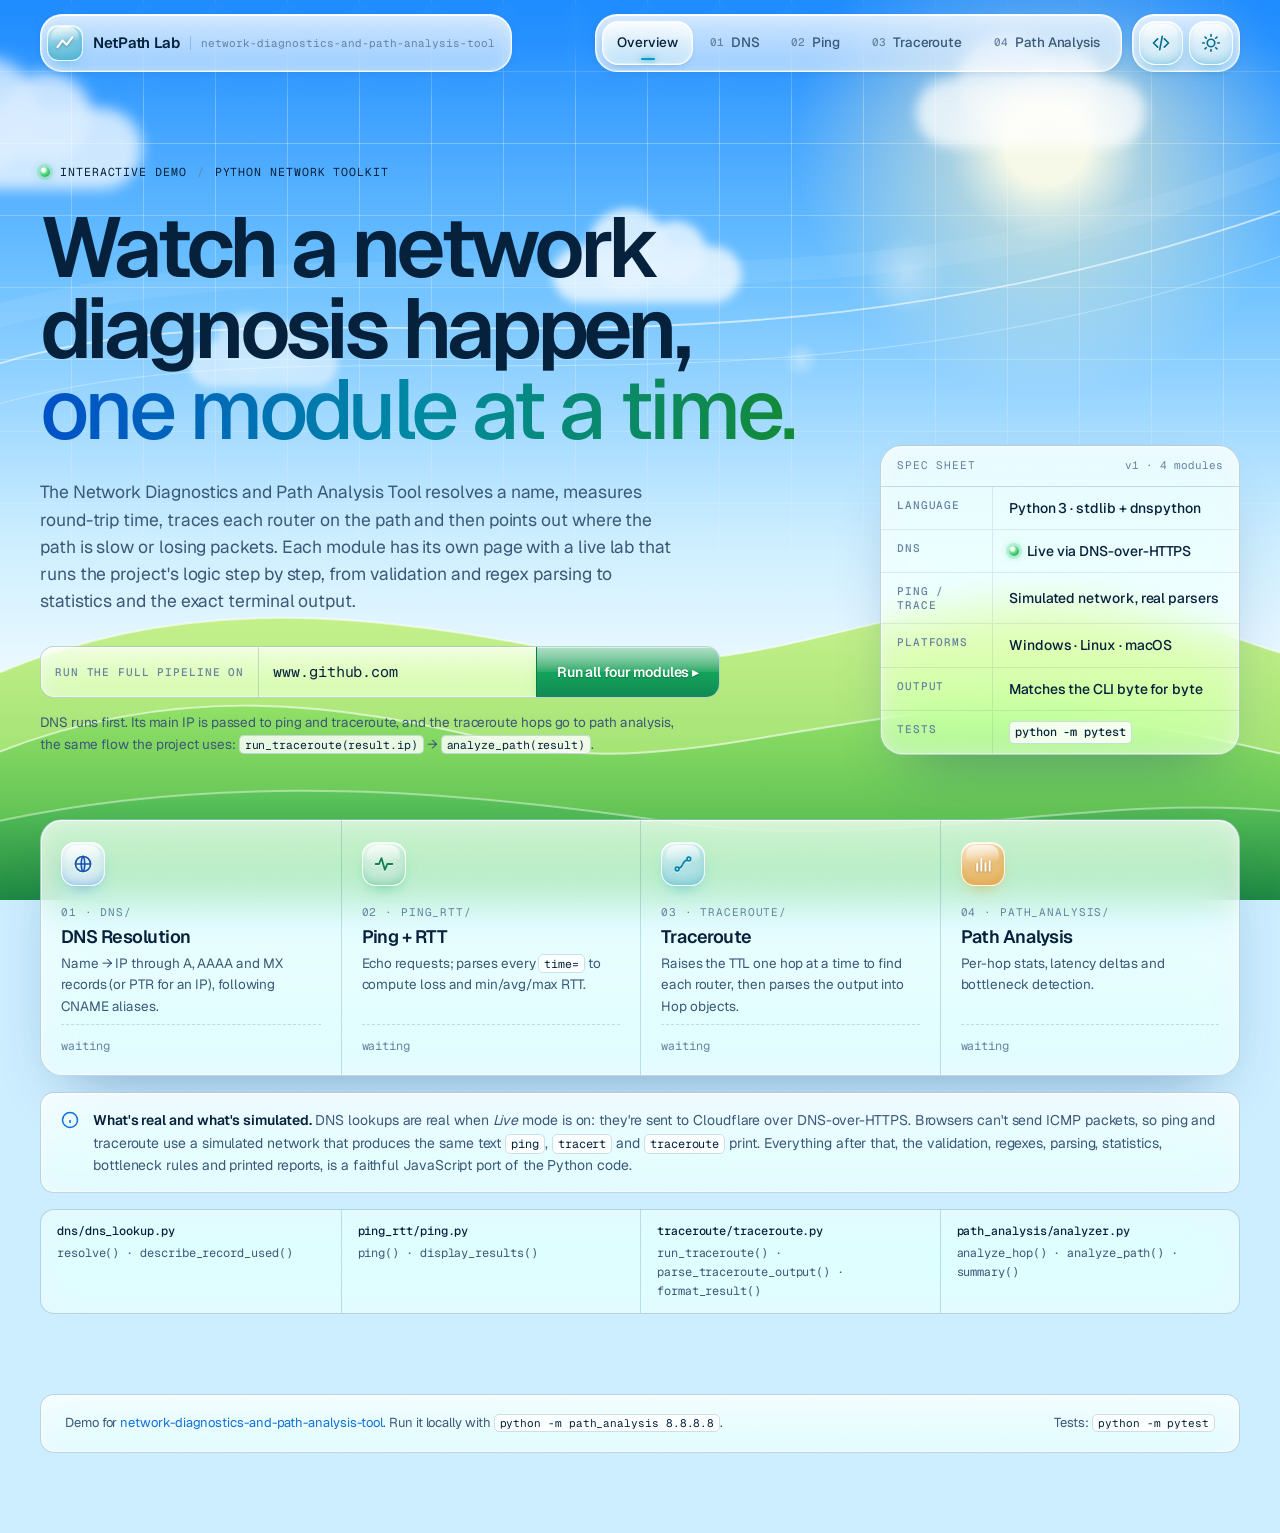
==== commit b6c48bb2: "updated glass effects" ====
--- a/index.html
+++ b/index.html
@@ -20,7 +20,7 @@
       document.documentElement.dataset.theme = t || (matchMedia("(prefers-color-scheme: dark)").matches ? "dark" : "light");
     })();
   </script>
-  <link rel="stylesheet" href="css/styles.css?v=7" />
+  <link rel="stylesheet" href="css/styles.css?v=9" />
   <link rel="icon" href="data:image/svg+xml,%3Csvg xmlns='http://www.w3.org/2000/svg' viewBox='0 0 32 32'%3E%3Crect width='32' height='32' rx='7' fill='%23111821'/%3E%3Cpath d='M6 22 L12 12 L19 18 L26 8' fill='none' stroke='%2345d6c4' stroke-width='3' stroke-linecap='round' stroke-linejoin='round'/%3E%3C/svg%3E" />
 </head>
 <body>
@@ -52,22 +52,26 @@
     </svg>
   </div>
   <header class="topbar">
-    <a class="brand" href="index.html">
+    <a class="brand dock-group" href="index.html" aria-label="NetPath Lab home">
       <span class="orb t-60 deep" style="--sc:var(--c-trace);width:36px;height:36px;margin:0;border-radius:11px"><svg width="18" height="18" viewBox="0 0 24 24" aria-hidden="true"><path d="M3 17 L9 9 L14 14 L21 5" fill="none" stroke="#fff" stroke-width="2.6" stroke-linecap="round" stroke-linejoin="round" /></svg></span>
       NetPath Lab <small>network-diagnostics-and-path-analysis-tool</small>
     </a>
-    <nav class="topnav" aria-label="Sections">
+    <nav class="topnav dock-group" aria-label="Pages">
       <a href="index.html" class="active" aria-current="page">Overview</a>
       <a href="dns.html"><span class="n">01</span>DNS</a>
       <a href="ping.html"><span class="n">02</span>Ping</a>
       <a href="traceroute.html"><span class="n">03</span>Traceroute</a>
       <a href="analysis.html"><span class="n">04</span>Path Analysis</a>
-      <a href="https://github.com/AtharvChoudhary65/network-diagnostics-and-path-analysis-tool" target="_blank" rel="noopener">GitHub ↗</a>
     </nav>
-    <button class="theme-toggle frost t-10" id="theme-toggle" type="button" aria-label="Toggle light and dark mode" title="Toggle light / dark">
-      <svg class="sun-i" width="20" height="20" viewBox="0 0 24 24" fill="none" stroke="currentColor" stroke-width="2" stroke-linecap="round"><circle cx="12" cy="12" r="4.5" /><path d="M12 2v2M12 20v2M4.9 4.9l1.4 1.4M17.7 17.7l1.4 1.4M2 12h2M20 12h2M4.9 19.1l1.4-1.4M17.7 6.3l1.4-1.4" /></svg>
-      <svg class="moon" width="20" height="20" viewBox="0 0 24 24" fill="none" stroke="currentColor" stroke-width="2" stroke-linecap="round" stroke-linejoin="round"><path d="M20 14.5A8.5 8.5 0 1 1 9.5 4a7 7 0 0 0 10.5 10.5z" /></svg>
-    </button>
+    <div class="dock-actions dock-group">
+      <a class="dock-icon frost t-10" href="https://github.com/AtharvChoudhary65/network-diagnostics-and-path-analysis-tool" target="_blank" rel="noopener" aria-label="View the tool's source on GitHub" title="Source on GitHub">
+        <svg width="20" height="20" viewBox="0 0 24 24" fill="none" stroke="currentColor" stroke-width="2" stroke-linecap="round" stroke-linejoin="round" aria-hidden="true"><path d="m8 7-5 5 5 5M16 7l5 5-5 5M13.5 4l-3 16" /></svg>
+      </a>
+      <button class="theme-toggle frost t-10" id="theme-toggle" type="button" aria-label="Toggle light and dark mode" title="Toggle light / dark">
+        <svg class="sun-i" width="20" height="20" viewBox="0 0 24 24" fill="none" stroke="currentColor" stroke-width="2" stroke-linecap="round"><circle cx="12" cy="12" r="4.5" /><path d="M12 2v2M12 20v2M4.9 4.9l1.4 1.4M17.7 17.7l1.4 1.4M2 12h2M20 12h2M4.9 19.1l1.4-1.4M17.7 6.3l1.4-1.4" /></svg>
+        <svg class="moon" width="20" height="20" viewBox="0 0 24 24" fill="none" stroke="currentColor" stroke-width="2" stroke-linecap="round" stroke-linejoin="round"><path d="M20 14.5A8.5 8.5 0 1 1 9.5 4a7 7 0 0 0 10.5 10.5z" /></svg>
+      </button>
+    </div>
   </header>
 
   <main>
@@ -125,11 +129,11 @@
     </footer>
   </main>
 
-  <script src="js/common.js?v=7"></script>
-  <script src="js/dns.js?v=7"></script>
-  <script src="js/ping.js?v=7"></script>
-  <script src="js/traceroute.js?v=7"></script>
-  <script src="js/analysis.js?v=7"></script>
-  <script src="js/app.js?v=7"></script>
+  <script src="js/common.js?v=9"></script>
+  <script src="js/dns.js?v=9"></script>
+  <script src="js/ping.js?v=9"></script>
+  <script src="js/traceroute.js?v=9"></script>
+  <script src="js/analysis.js?v=9"></script>
+  <script src="js/app.js?v=9"></script>
 </body>
 </html>
--- a/css/styles.css
+++ b/css/styles.css
@@ -41,7 +41,11 @@
   --hair: rgba(16, 72, 128, 0.22);
   --shadow-lg: 0 30px 60px -30px rgba(10, 60, 120, 0.45);
   --shadow-md: 0 14px 30px -18px rgba(10, 60, 120, 0.4);
-  --gloss: inset 0 1px 0 rgba(255, 255, 255, 1);
+  /* liquid-glass rim: bright top edge, softer sides, a thick-glass inner glow */
+  --gloss: inset 0 1px 0 rgba(255, 255, 255, 1), inset 0 -1px 0 rgba(255, 255, 255, 0.35), inset 1px 0 0 rgba(255, 255, 255, 0.45), inset -1px 0 0 rgba(255, 255, 255, 0.3), inset 0 0 24px -10px rgba(255, 255, 255, 0.85);
+  --blur: blur(24px) saturate(185%) brightness(1.04);
+  --hl-color: rgba(255, 255, 255, 0.4);
+  --grain: url("data:image/svg+xml,%3Csvg xmlns='http://www.w3.org/2000/svg' width='160' height='160'%3E%3Cfilter id='n'%3E%3CfeTurbulence type='fractalNoise' baseFrequency='.9' numOctaves='2' stitchTiles='stitch'/%3E%3CfeColorMatrix values='0 0 0 0 1 0 0 0 0 1 0 0 0 0 1 0 0 0 .05 0'/%3E%3C/filter%3E%3Crect width='100%25' height='100%25' filter='url(%23n)'/%3E%3C/svg%3E");
 
   /* semantic */
   --ok: #0c9a52;
@@ -109,7 +113,9 @@
   --hair: rgba(150, 205, 255, 0.22);
   --shadow-lg: 0 30px 60px -30px rgba(0, 0, 0, 0.8);
   --shadow-md: 0 14px 30px -18px rgba(0, 0, 0, 0.7);
-  --gloss: inset 0 1px 0 rgba(255, 255, 255, 0.14);
+  --gloss: inset 0 1px 0 rgba(255, 255, 255, 0.18), inset 0 -1px 0 rgba(255, 255, 255, 0.05), inset 1px 0 0 rgba(255, 255, 255, 0.08), inset -1px 0 0 rgba(255, 255, 255, 0.05), inset 0 0 24px -12px rgba(150, 210, 255, 0.35);
+  --blur: blur(24px) saturate(160%) brightness(0.92);
+  --hl-color: rgba(150, 215, 255, 0.16);
 
   --ok: #46de8c;
   --warn: #ffbf47;
@@ -216,46 +222,87 @@
 @media (prefers-reduced-motion: reduce) { .cloud { animation: none; } .bubbles { display: none; } }
 
 /* =====================================================================
-   GLASS — blurred surfaces (only top-level ones blur)
-   ===================================================================== */
-.topbar, .runner, .notice, .module, .spec, footer, .modmap {
-  -webkit-backdrop-filter: blur(22px) saturate(180%);
-  backdrop-filter: blur(22px) saturate(180%);
-}
-
-/* =====================================================================
-   TOP BAR — full-width hairline glass
+   GLASS — blurred surfaces
+   ===================================================================== */
+.dock-group, .runner, .notice, .module, .spec, footer, .modmap {
+  -webkit-backdrop-filter: var(--blur);
+  backdrop-filter: var(--blur);
+}
+
+/* =====================================================================
+   DOCK — floating, split into function groups (brand · pages · actions).
+   Corners are concentric: group radius − inset = item radius.
    ===================================================================== */
 .topbar {
-  position: sticky; top: 14px; z-index: 50; display: flex; align-items: center; gap: 20px;
-  max-width: 1200px; height: 60px; margin: 14px auto 0; padding: 0 10px 0 14px;
-  border-radius: 18px; border: 1px solid var(--sheet-border);
-  background: linear-gradient(180deg, var(--sheet-hi), var(--sheet));
-  box-shadow: var(--shadow-lg), 0 2px 8px -4px rgba(10, 60, 120, 0.25), var(--gloss), inset 0 -1px 0 var(--line);
-}
-.brand { display: flex; align-items: center; gap: 10px; font-weight: 600; font-size: 15px; color: var(--text); white-space: nowrap; letter-spacing: -0.02em; }
+  --dock-h: 58px; --dock-pad: 6px; --dock-r: 22px;
+  position: sticky; top: 14px; z-index: 50; display: flex; align-items: center; gap: 10px;
+  max-width: 1240px; margin: 14px auto 0; padding: 0 20px; pointer-events: none;
+  view-transition-name: dock;
+}
+.dock-group {
+  pointer-events: auto; display: flex; align-items: center; height: var(--dock-h); padding: 0 var(--dock-pad); border-radius: var(--dock-r);
+  border: 1px solid var(--sheet-border);
+  background: var(--grain), linear-gradient(180deg, var(--sheet-hi), var(--sheet));
+  box-shadow: var(--shadow-lg), 0 2px 8px -4px rgba(10, 60, 120, 0.25), var(--gloss);
+  transition: height 0.35s var(--ease), border-radius 0.35s var(--ease);
+}
+.brand { gap: 10px; padding-right: 16px; font-weight: 600; font-size: 15px; color: var(--text); white-space: nowrap; letter-spacing: -0.02em; }
 .brand:hover { text-decoration: none; }
 .brand small { color: var(--dim); font: 400 11px var(--mono); letter-spacing: 0; padding-left: 10px; border-left: 1px solid var(--hair); }
-.topnav { display: flex; align-items: center; gap: 2px; overflow-x: auto; scrollbar-width: none; margin-left: auto; }
+.topnav { gap: 2px; overflow-x: auto; scrollbar-width: none; margin-left: auto; min-width: 0; }
 .topnav::-webkit-scrollbar { display: none; }
 .topnav a {
-  position: relative; display: flex; align-items: center; height: 38px; padding: 0 13px; border-radius: 11px; border: 1px solid transparent;
-  color: var(--muted); font-size: 13.5px; font-weight: 500; white-space: nowrap; transition: color 0.2s, background 0.2s, border-color 0.2s;
+  position: relative; display: flex; align-items: center; flex: none; height: calc(var(--dock-h) - 2 * var(--dock-pad) - 2px); padding: 0 14px;
+  border-radius: calc(var(--dock-r) - var(--dock-pad)); border: 1px solid transparent;
+  color: var(--muted); font-size: 13.5px; font-weight: 500; white-space: nowrap;
+  transition: color 0.2s, background 0.2s, border-color 0.2s, height 0.35s var(--ease), border-radius 0.35s var(--ease);
 }
 .topnav a:hover { color: var(--text); text-decoration: none; background: var(--glass); }
 .topnav a.active {
-  color: var(--text); border-color: var(--sheet-border);
+  color: var(--text); border-color: var(--sheet-border); view-transition-name: nav-active;
   background: linear-gradient(180deg, var(--glass-hi), color-mix(in srgb, var(--c-trace) 12%, var(--glass)));
   box-shadow: var(--gloss), 0 4px 10px -6px rgba(10, 60, 120, 0.35);
 }
-.topnav a.active::after { content: ""; position: absolute; left: 50%; bottom: 3px; width: 14px; height: 2px; margin-left: -7px; border-radius: 2px; background: var(--c-trace); box-shadow: 0 0 6px var(--c-trace); }
+.topnav a.active::after { content: ""; position: absolute; left: 50%; bottom: 4px; width: 14px; height: 2px; margin-left: -7px; border-radius: 2px; background: var(--c-trace); box-shadow: 0 0 6px var(--c-trace); }
 .topnav a .n { font-family: var(--mono); color: var(--dim); font-size: 11px; margin-right: 7px; }
-.theme-toggle.frost { --sc: var(--c-trace); width: 40px; height: 40px; margin: 0; cursor: pointer; border-radius: 12px; padding: 0; }
-.theme-toggle.frost:hover { --tint: 26%; }
-.theme-toggle svg { width: 18px; height: 18px; }
+.dock-actions { gap: 6px; }
+.dock-icon.frost, .theme-toggle.frost {
+  --sc: var(--c-trace);
+  width: calc(var(--dock-h) - 2 * var(--dock-pad) - 2px); height: calc(var(--dock-h) - 2 * var(--dock-pad) - 2px);
+  margin: 0; padding: 0; cursor: pointer; border-radius: calc(var(--dock-r) - var(--dock-pad));
+  transition: height 0.35s var(--ease), width 0.35s var(--ease), border-radius 0.35s var(--ease);
+}
+.dock-icon.frost:hover, .theme-toggle.frost:hover { --tint: 26%; text-decoration: none; }
+.dock-icon svg, .theme-toggle svg { width: 18px; height: 18px; }
 .theme-toggle .moon { display: none; }
 :root[data-theme="dark"] .theme-toggle .sun-i { display: none; }
 :root[data-theme="dark"] .theme-toggle .moon { display: block; }
+
+/* compact dock while scrolling down; restored on scroll up */
+.dock-compact .topbar { --dock-h: 46px; --dock-pad: 4px; --dock-r: 18px; }
+.dock-compact .brand small, .dock-compact .topnav a .n { display: none; }
+
+/* scroll-edge effect: content blurs and fades as it passes under the dock */
+body::before {
+  content: ""; position: fixed; z-index: 40; inset: 0 0 auto 0; height: 104px; pointer-events: none;
+  background: linear-gradient(180deg, color-mix(in srgb, var(--sky-1) 50%, transparent), transparent);
+  -webkit-backdrop-filter: blur(6px); backdrop-filter: blur(6px);
+  -webkit-mask-image: linear-gradient(180deg, #000 35%, transparent); mask-image: linear-gradient(180deg, #000 35%, transparent);
+}
+
+/* =====================================================================
+   POINTER HIGHLIGHT — glass catches light where the pointer is
+   (positions set by app.js; hidden for touch and reduced motion)
+   ===================================================================== */
+.panel, .step, .stage, .pager-card, .spec, .chip, .btn.ghost, .dock-group, .notice, .rule, details.src { position: relative; }
+.panel::after, .step::after, .stage::after, .pager-card::after, .spec::after, .chip::after, .btn.ghost::after, .dock-group::after, .notice::after, .rule::after, details.src::after {
+  content: ""; position: absolute; inset: 0; border-radius: inherit; pointer-events: none; opacity: 0; transition: opacity 0.35s;
+  background: radial-gradient(220px circle at var(--mx, 50%) var(--my, -40%), var(--hl-color), transparent 70%);
+}
+.panel:hover::after, .step:hover::after, .stage:hover::after, .pager-card:hover::after, .spec:hover::after, .chip:hover::after, .btn.ghost:hover::after, .dock-group:hover::after, .notice:hover::after, .rule:hover::after, details.src:hover::after { opacity: 1; }
+@media (hover: none), (prefers-reduced-motion: reduce) {
+  .panel::after, .step::after, .stage::after, .pager-card::after, .spec::after, .chip::after, .btn.ghost::after, .dock-group::after, .notice::after, .rule::after, details.src::after { display: none; }
+}
 
 main { max-width: 1240px; margin: 0 auto; padding: 0 20px 80px; }
 
@@ -278,7 +325,7 @@
 .runner {
   margin-top: 32px; max-width: 680px; display: flex; align-items: stretch; height: 52px;
   border: 1px solid var(--hair); border-radius: var(--r-lg); overflow: hidden;
-  background: linear-gradient(180deg, var(--sheet-hi), var(--sheet)); box-shadow: var(--shadow-lg), var(--gloss);
+  background: var(--grain), linear-gradient(180deg, var(--sheet-hi), var(--sheet)); box-shadow: var(--shadow-lg), var(--gloss);
 }
 .runner label { display: flex; align-items: center; padding: 0 14px; font: 500 11px var(--mono); text-transform: uppercase; letter-spacing: 0.08em; color: var(--dim); white-space: nowrap; border-right: 1px solid var(--line-2); }
 .runner .input { flex: 1 1 160px; border: 0; border-radius: 0; background: transparent; box-shadow: none; font-size: 15px; padding: 0 14px; }
@@ -286,7 +333,7 @@
 .runner .btn { --mod: var(--c-ping); border-radius: 0; border-width: 0 0 0 1px; height: auto; padding: 0 20px; }
 .hint { font-size: 13.5px; color: var(--muted); margin: 14px 0 0; max-width: 640px; }
 
-.spec { border: 1px solid var(--hair); border-radius: var(--r-xl); background: linear-gradient(180deg, var(--sheet-hi), var(--sheet)); box-shadow: var(--shadow-lg), var(--gloss); overflow: hidden; }
+.spec { border: 1px solid var(--hair); border-radius: var(--r-xl); background: var(--grain), linear-gradient(180deg, var(--sheet-hi), var(--sheet)); box-shadow: var(--shadow-lg), var(--gloss); overflow: hidden; }
 .spec-head { display: flex; justify-content: space-between; padding: 11px 16px; font-size: 11px; color: var(--dim); border-bottom: 1px solid var(--line-2); }
 .spec-head .mono { text-transform: none; letter-spacing: 0; }
 .spec dl { margin: 0; }
@@ -299,8 +346,8 @@
 .pipeline {
   display: grid; grid-template-columns: repeat(4, minmax(0, 1fr)); margin-top: 64px;
   border: 1px solid var(--hair); border-radius: var(--r-xl); overflow: hidden;
-  background: linear-gradient(180deg, var(--sheet-hi), var(--sheet)); box-shadow: var(--shadow-lg), var(--gloss);
-  -webkit-backdrop-filter: blur(22px) saturate(180%); backdrop-filter: blur(22px) saturate(180%);
+  background: var(--grain), linear-gradient(180deg, var(--sheet-hi), var(--sheet)); box-shadow: var(--shadow-lg), var(--gloss);
+  -webkit-backdrop-filter: var(--blur); backdrop-filter: var(--blur);
 }
 .stage { position: relative; display: flex; flex-direction: column; gap: 6px; padding: 22px 20px 18px; color: var(--text); border-left: 1px solid var(--line-2); transition: background 0.25s; }
 .stage:first-child { border-left: 0; }
@@ -363,7 +410,7 @@
 
 .notice {
   display: flex; gap: 14px; margin-top: 16px; padding: 16px 20px; border: 1px solid var(--hair); border-radius: var(--r-lg);
-  background: linear-gradient(180deg, var(--sheet-hi), var(--sheet)); box-shadow: var(--gloss); color: var(--muted); font-size: 14px;
+  background: var(--grain), linear-gradient(180deg, var(--sheet-hi), var(--sheet)); box-shadow: var(--gloss); color: var(--muted); font-size: 14px;
 }
 .notice strong { color: var(--text); font-weight: 600; }
 .notice svg { flex: none; margin-top: 2px; color: var(--info); }
@@ -378,7 +425,7 @@
    ===================================================================== */
 .module {
   position: relative; margin-top: 56px; padding: 48px 44px 44px; border-radius: var(--r-xl);
-  background: linear-gradient(180deg, var(--sheet-hi) 0%, var(--sheet) 260px);
+  background: var(--grain), linear-gradient(180deg, var(--sheet-hi) 0%, var(--sheet) 260px);
   border: 1px solid var(--sheet-border); box-shadow: var(--shadow-lg), var(--gloss);
 }
 .module::before, .module::after { content: ""; position: absolute; width: 22px; height: 22px; border-color: var(--mod); border-style: solid; pointer-events: none; }
@@ -445,10 +492,9 @@
 
 input[type="range"] { width: 100%; accent-color: var(--mod); height: 18px; }
 
-.seg { display: flex; width: 100%; border: 1px solid var(--field-border); border-radius: var(--r); overflow: hidden; background: var(--field); }
-.seg button { flex: 1; border: 0; background: none; padding: 8px; cursor: pointer; color: var(--muted); font-size: 13px; font-weight: 500; transition: all 0.2s; }
-.seg button + button { border-left: 1px solid var(--field-border); }
-.seg button[aria-pressed="true"] { color: #fff; background: linear-gradient(180deg, color-mix(in srgb, var(--mod) 60%, #fff), var(--mod) 52%, color-mix(in srgb, var(--mod) 82%, #00182f)); box-shadow: inset 0 1px 0 rgba(255, 255, 255, 0.5); text-shadow: 0 1px 1px rgba(0, 0, 0, 0.2); }
+.seg { display: flex; gap: 3px; width: 100%; padding: 3px; border: 1px solid var(--field-border); border-radius: var(--r); background: var(--field); }
+.seg button { flex: 1; border: 1px solid transparent; border-radius: calc(var(--r) - 3px); background: none; padding: 6px 8px; cursor: pointer; color: var(--muted); font-size: 13px; font-weight: 500; transition: all 0.2s; }
+.seg button[aria-pressed="true"] { color: var(--text); border-color: var(--sheet-border); background: linear-gradient(180deg, var(--glass-hi), color-mix(in srgb, var(--mod) 14%, var(--glass))); box-shadow: var(--gloss), 0 3px 8px -5px rgba(10, 60, 120, 0.4); }
 
 /* buttons — hard-edged with an Aero gloss band */
 .btn {
@@ -687,7 +733,7 @@
 footer {
   margin-top: 56px; padding: 18px 24px; border: 1px solid var(--hair); border-radius: var(--r-lg); color: var(--muted); font-size: 13px;
   display: flex; flex-wrap: wrap; gap: 12px; justify-content: space-between;
-  background: linear-gradient(180deg, var(--sheet-hi), var(--sheet)); box-shadow: var(--gloss);
+  background: var(--grain), linear-gradient(180deg, var(--sheet-hi), var(--sheet)); box-shadow: var(--gloss);
 }
 
 .sr-only { position: absolute; width: 1px; height: 1px; overflow: hidden; clip: rect(0 0 0 0); white-space: nowrap; }
@@ -696,6 +742,7 @@
    RESPONSIVE
    ===================================================================== */
 @media (max-width: 1080px) {
+  .brand small { display: none; }
   .hero-grid { grid-template-columns: minmax(0, 1fr); gap: 36px; }
   .spec { max-width: 560px; }
 }
@@ -711,7 +758,9 @@
 }
 @media (max-width: 760px) {
   main { padding: 0 12px 60px; }
-  .topbar { gap: 10px; top: 8px; margin: 8px 8px 0; padding: 0 8px 0 10px; border-radius: 16px; }
+  .topbar { --dock-h: 50px; --dock-pad: 5px; --dock-r: 19px; gap: 6px; top: 8px; margin-top: 8px; padding: 0 8px; }
+  .brand { font-size: 0; gap: 0; padding-right: var(--dock-pad); }
+  .topnav a { padding: 0 11px; }
   .brand small, .topnav a .n { display: none; }
   .hero { padding-top: 56px; }
   .runner { flex-wrap: wrap; height: auto; }
@@ -728,13 +777,12 @@
   .pipeline, .modmap { grid-template-columns: 1fr; }
   .stage, .modmap div { border-left: 0 !important; }
   .stage + .stage, .modmap div + div { border-top: 1px solid var(--line-2); }
-  .brand { font-size: 0; gap: 0; }
 }
 
 /* =====================================================================
    PAGER — previous / next module (module pages)
    ===================================================================== */
-.pager { display: grid; grid-template-columns: 1fr 1fr; margin-top: 20px; border: 1px solid var(--hair); border-radius: var(--r-xl); overflow: hidden; background: linear-gradient(180deg, var(--sheet-hi), var(--sheet)); box-shadow: var(--shadow-md), var(--gloss); -webkit-backdrop-filter: blur(22px) saturate(180%); backdrop-filter: blur(22px) saturate(180%); }
+.pager { display: grid; grid-template-columns: 1fr 1fr; margin-top: 20px; border: 1px solid var(--hair); border-radius: var(--r-xl); overflow: hidden; background: var(--grain), linear-gradient(180deg, var(--sheet-hi), var(--sheet)); box-shadow: var(--shadow-md), var(--gloss); -webkit-backdrop-filter: var(--blur); backdrop-filter: var(--blur); }
 .pager-card { display: flex; flex-direction: column; gap: 4px; padding: 20px 24px; color: var(--text); transition: background 0.2s; }
 .pager-card + .pager-card { border-left: 1px solid var(--line-2); }
 .pager-card.next { text-align: right; align-items: flex-end; }
@@ -746,3 +794,46 @@
   .pager { grid-template-columns: 1fr; }
   .pager-card + .pager-card { border-left: 0; border-top: 1px solid var(--line-2); }
 }
+
+/* =====================================================================
+   PAGE TRANSITIONS — the dock stays put and the active pill glides to
+   the new page's link (cross-document view transitions; Chromium).
+   ===================================================================== */
+@view-transition { navigation: auto; }
+::view-transition-group(nav-active) { animation-duration: 0.45s; animation-timing-function: var(--ease); }
+::view-transition-old(root), ::view-transition-new(root) { animation-duration: 0.25s; }
+@media (prefers-reduced-motion: reduce) {
+  @view-transition { navigation: none; }
+}
+
+/* =====================================================================
+   SCROLL PERFORMANCE — pause the sky while scrolling so the glass
+   surfaces don't have to re-blur moving clouds every frame.
+   ===================================================================== */
+.is-scrolling .cloud, .is-scrolling .bubbles i { animation-play-state: paused; }
+
+/* =====================================================================
+   ACCESSIBILITY FALLBACKS
+   Reduce transparency / increase contrast: glass turns into solid,
+   clearly outlined surfaces and the background scene is toned down.
+   ===================================================================== */
+@media (prefers-reduced-transparency: reduce), (prefers-contrast: more) {
+  :root {
+    --sheet: #f4f9ff; --sheet-hi: #ffffff; --glass: #f7fbff; --glass-hi: #ffffff; --field: #ffffff;
+    --sheet-border: rgba(16, 72, 128, 0.35); --glass-border: rgba(16, 72, 128, 0.3); --hair: rgba(16, 72, 128, 0.4);
+    --line-2: rgba(16, 72, 128, 0.3); --grain: none; --blur: none;
+  }
+  :root[data-theme="dark"] {
+    --sheet: #0a1d33; --sheet-hi: #0f2742; --glass: #0c2139; --glass-hi: #112c4b; --field: #061629;
+    --sheet-border: rgba(170, 215, 255, 0.4); --glass-border: rgba(170, 215, 255, 0.32); --hair: rgba(170, 215, 255, 0.45);
+    --line-2: rgba(170, 215, 255, 0.3);
+  }
+  *, *::before, *::after { -webkit-backdrop-filter: none !important; backdrop-filter: none !important; }
+  .orb, .frost { background: color-mix(in srgb, var(--sc, var(--mod)) var(--tint), var(--sheet-hi)); }
+  .bubbles, .scene .flare, .scene .swoosh { display: none; }
+  body::before { display: none; }
+}
+@media (prefers-contrast: more) {
+  :root { --muted: #1f3d5c; --dim: #34557a; }
+  :root[data-theme="dark"] { --muted: #cfe2f5; --dim: #a9c3dd; }
+}
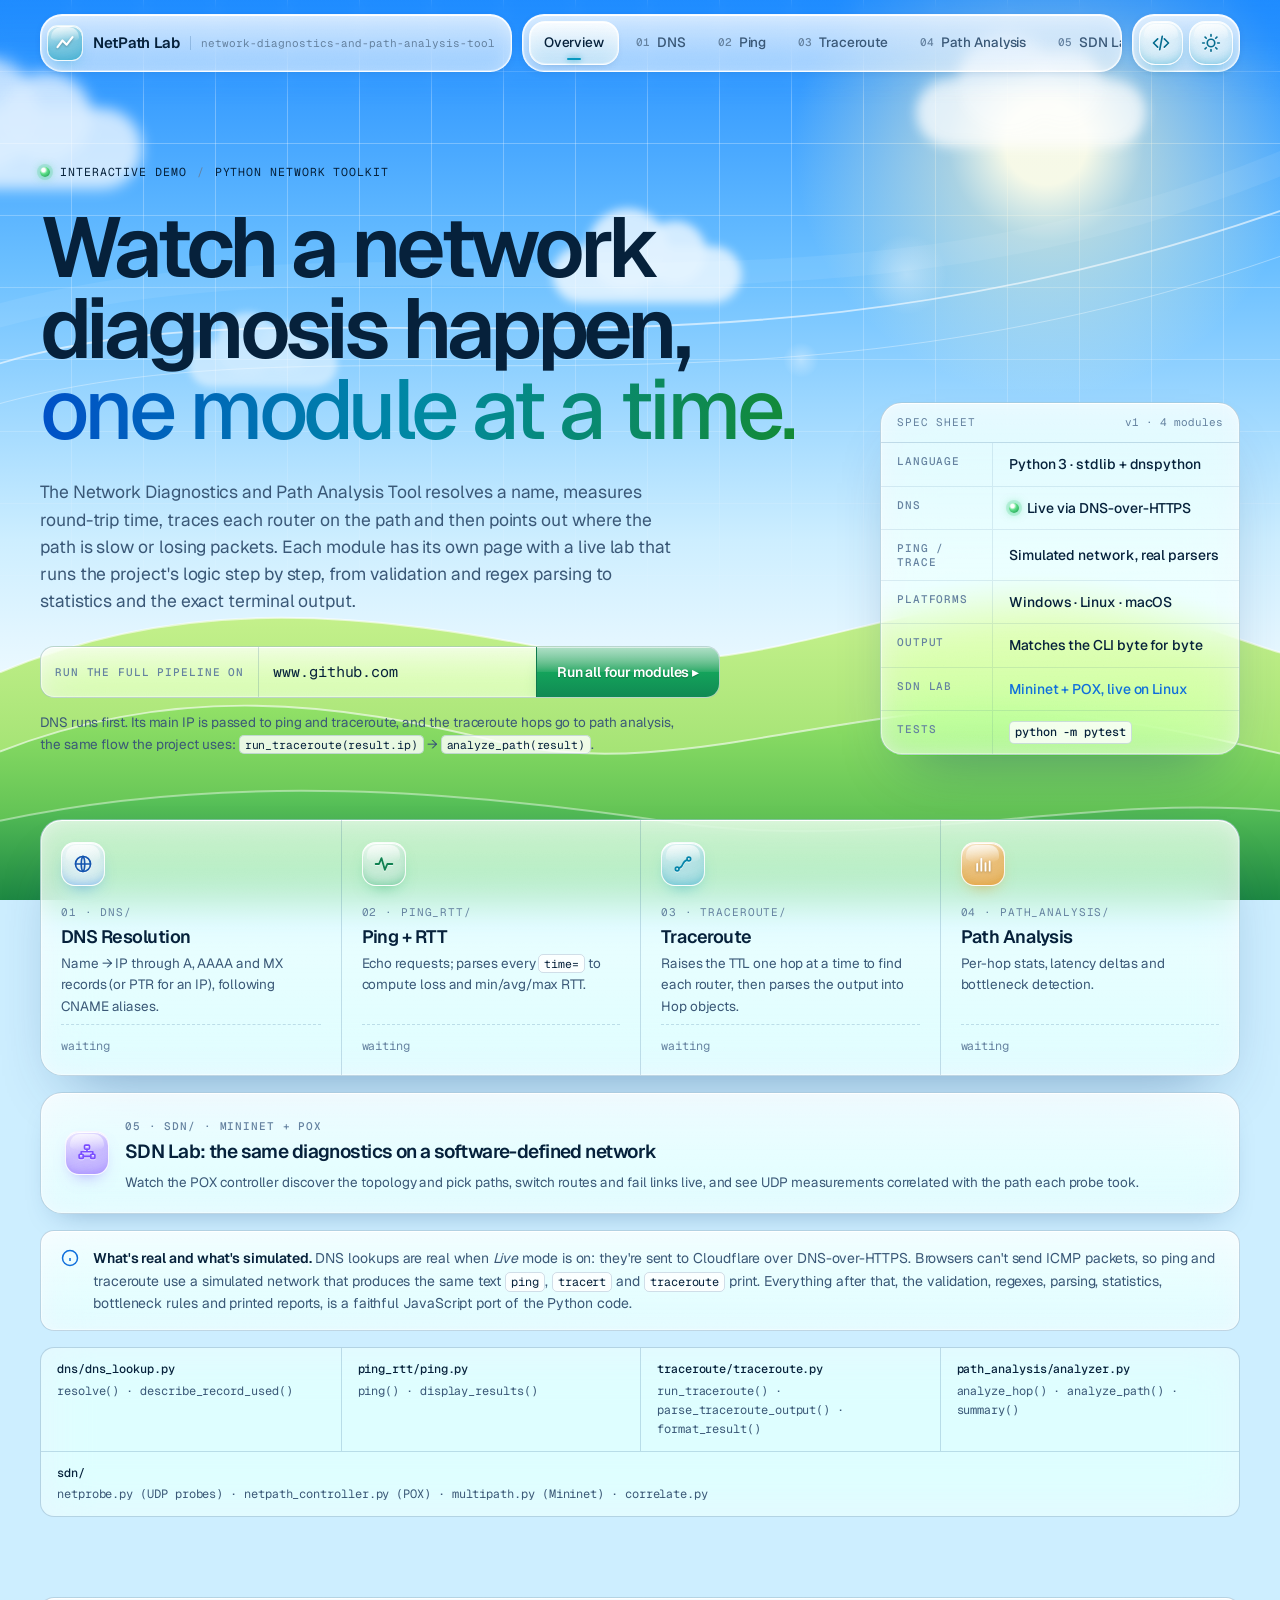
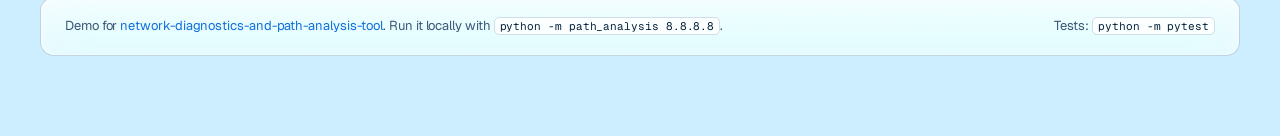
==== commit 29e8c38c: "fixed andrew" ====
--- a/index.html
+++ b/index.html
@@ -20,7 +20,7 @@
       document.documentElement.dataset.theme = t || (matchMedia("(prefers-color-scheme: dark)").matches ? "dark" : "light");
     })();
   </script>
-  <link rel="stylesheet" href="css/styles.css?v=9" />
+  <link rel="stylesheet" href="css/styles.css?v=12" />
   <link rel="icon" href="data:image/svg+xml,%3Csvg xmlns='http://www.w3.org/2000/svg' viewBox='0 0 32 32'%3E%3Crect width='32' height='32' rx='7' fill='%23111821'/%3E%3Cpath d='M6 22 L12 12 L19 18 L26 8' fill='none' stroke='%2345d6c4' stroke-width='3' stroke-linecap='round' stroke-linejoin='round'/%3E%3C/svg%3E" />
 </head>
 <body>
@@ -62,6 +62,7 @@
       <a href="ping.html"><span class="n">02</span>Ping</a>
       <a href="traceroute.html"><span class="n">03</span>Traceroute</a>
       <a href="analysis.html"><span class="n">04</span>Path Analysis</a>
+      <a href="sdn.html"><span class="n">05</span>SDN Lab</a>
     </nav>
     <div class="dock-actions dock-group">
       <a class="dock-icon frost t-10" href="https://github.com/AtharvChoudhary65/network-diagnostics-and-path-analysis-tool" target="_blank" rel="noopener" aria-label="View the tool's source on GitHub" title="Source on GitHub">
@@ -97,6 +98,7 @@
             <div><dt>Ping / Trace</dt><dd>Simulated network, real parsers</dd></div>
             <div><dt>Platforms</dt><dd>Windows · Linux · macOS</dd></div>
             <div><dt>Output</dt><dd>Matches the CLI byte for byte</dd></div>
+            <div><dt>SDN lab</dt><dd><a href="sdn.html">Mininet + POX, live on Linux</a></dd></div>
             <div><dt>Tests</dt><dd><code>python -m pytest</code></dd></div>
           </dl>
         </aside>
@@ -110,6 +112,14 @@
       </div>
 
 
+      <nav class="pager sdn-pager" aria-label="SDN lab">
+      <a class="pager-card sdn-card" href="sdn.html">
+        <span class="orb t-45" style="--sc:var(--c-sdn)"><svg width="22" height="22" viewBox="0 0 24 24" fill="none" stroke="#fff" stroke-width="2" stroke-linecap="round" stroke-linejoin="round" aria-hidden="true"><rect x="9" y="2.5" width="6" height="5" rx="1.2"/><path d="M12 7.5v3M5 13.5v-3h14v3"/><rect x="2.5" y="13.5" width="5" height="5" rx="1.2"/><rect x="16.5" y="13.5" width="5" height="5" rx="1.2"/><path d="M7.5 16h9"/></svg></span>
+        <span><span class="pager-label">05 · sdn/ · Mininet + POX</span><span class="pager-title">SDN Lab: the same diagnostics on a software-defined network</span>
+        <span class="sdn-card-text">Watch the POX controller discover the topology and pick paths, switch routes and fail links live, and see UDP measurements correlated with the path each probe took.</span></span>
+      </a>
+      </nav>
+
       <div class="notice" role="note">
         <svg width="18" height="18" viewBox="0 0 24 24" fill="none" stroke="currentColor" stroke-width="2" aria-hidden="true"><circle cx="12" cy="12" r="10" /><path d="M12 16v-4M12 8h.01" /></svg>
         <div><strong>What's real and what's simulated.</strong> DNS lookups are real when <em>Live</em> mode is on: they're sent to Cloudflare over DNS-over-HTTPS. Browsers can't send ICMP packets, so ping and traceroute use a simulated network that produces the same text <code>ping</code>, <code>tracert</code> and <code>traceroute</code> print. Everything after that, the validation, regexes, parsing, statistics, bottleneck rules and printed reports, is a faithful JavaScript port of the Python code.</div>
@@ -120,6 +130,7 @@
         <div><b>ping_rtt/ping.py</b>ping() · display_results()</div>
         <div><b>traceroute/traceroute.py</b>run_traceroute() · parse_traceroute_output() · format_result()</div>
         <div><b>path_analysis/analyzer.py</b>analyze_hop() · analyze_path() · summary()</div>
+        <div class="wide"><b>sdn/</b>netprobe.py (UDP probes) · netpath_controller.py (POX) · multipath.py (Mininet) · correlate.py</div>
       </div>
     </section>
 
@@ -129,11 +140,11 @@
     </footer>
   </main>
 
-  <script src="js/common.js?v=9"></script>
-  <script src="js/dns.js?v=9"></script>
-  <script src="js/ping.js?v=9"></script>
-  <script src="js/traceroute.js?v=9"></script>
-  <script src="js/analysis.js?v=9"></script>
-  <script src="js/app.js?v=9"></script>
+  <script src="js/common.js?v=10"></script>
+  <script src="js/dns.js?v=10"></script>
+  <script src="js/ping.js?v=10"></script>
+  <script src="js/traceroute.js?v=10"></script>
+  <script src="js/analysis.js?v=10"></script>
+  <script src="js/app.js?v=10"></script>
 </body>
 </html>
--- a/css/styles.css
+++ b/css/styles.css
@@ -59,6 +59,11 @@
   --c-ping: #14a35b;
   --c-trace: #0898c0;
   --c-analysis: #e58300;
+  --c-sdn: #7a4dff;
+  /* SDN lab: the three alternative paths */
+  --pa: #0a7fe0;
+  --pb: #d07400;
+  --pc: #d02f86;
   --mod: var(--c-trace);
 
   /* charts (read from JS) */
@@ -127,6 +132,10 @@
   --c-ping: #46de8c;
   --c-trace: #3fd0f0;
   --c-analysis: #ffb547;
+  --c-sdn: #b39bff;
+  --pa: #62b6ff;
+  --pb: #ffb547;
+  --pc: #ff7ab8;
 
   --ch-grid: rgba(150, 205, 255, 0.08);
   --ch-axis: rgba(150, 205, 255, 0.25);
@@ -366,6 +375,7 @@
 .stage[data-stage="ping"] { --sc: var(--c-ping); }
 .stage[data-stage="trace"] { --sc: var(--c-trace); }
 .stage[data-stage="analysis"] { --sc: var(--c-analysis); }
+.stage[data-stage="sdn"] { --sc: var(--c-sdn); }
 
 /* frosted-glass icon tile — the signature element.
    --sc  tint colour, --tint  how much colour is mixed into the glass (0–60%). */
@@ -435,11 +445,12 @@
 .module[data-mod="ping"] { --mod: var(--c-ping); }
 .module[data-mod="trace"] { --mod: var(--c-trace); }
 .module[data-mod="analysis"] { --mod: var(--c-analysis); }
+.module[data-mod="sdn"] { --mod: var(--c-sdn); }
 
 .mod-head { display: grid; grid-template-columns: 1fr; gap: 12px; padding-bottom: 28px; border-bottom: 1px solid var(--line-2); }
 .mod-num { display: flex; align-items: center; gap: 12px; font: 500 12px var(--mono); letter-spacing: 0.08em; color: var(--mod); text-transform: uppercase; }
 .mod-num::before { content: ""; width: 16px; height: 16px; border-radius: 5px; border: 1px solid rgba(255, 255, 255, 0.85); background: linear-gradient(160deg, rgba(255, 255, 255, 0.8), rgba(255, 255, 255, 0.1) 55%), color-mix(in srgb, var(--mod) 40%, rgba(255, 255, 255, 0.3)); box-shadow: inset 0 1px 0 #fff, 0 3px 8px -3px var(--mod); }
-.mod-num span::after { content: " / 04"; color: var(--dim); }
+.mod-num span::after { content: " / 05"; color: var(--dim); }
 .mod-num::after { content: ""; flex: 1; height: 1px; background: linear-gradient(90deg, color-mix(in srgb, var(--mod) 50%, transparent), transparent 60%); }
 .mod-head h2 { font-size: clamp(32px, 4.4vw, 54px); letter-spacing: -0.05em; line-height: 1; }
 .file-badges { display: flex; flex-wrap: wrap; gap: 6px; }
@@ -837,3 +848,135 @@
   :root { --muted: #1f3d5c; --dim: #34557a; }
   :root[data-theme="dark"] { --muted: #cfe2f5; --dim: #a9c3dd; }
 }
+
+/* =====================================================================
+   SDN LAB — live topology from the POX controller
+   ===================================================================== */
+.sdn-status { display: flex; flex-wrap: wrap; align-items: center; gap: 8px 10px; margin-bottom: 14px; }
+.sdn-status .seg { width: auto; }
+.sdn-status #sdn-mode { font-size: 13px; color: var(--muted); }
+.topo { width: 100%; height: auto; display: block; overflow: visible; }
+.topo text { font-family: var(--mono); }
+.topo .ctl { stroke: var(--mod); stroke-width: 1.3; stroke-dasharray: 2 6; opacity: 0.5; animation: topo-flow 1.6s linear infinite reverse; }
+.topo .ctl.off { opacity: 0.08; animation: none; }
+.topo .lk .base { stroke: var(--ch-axis); stroke-width: 3.5; stroke-linecap: round; transition: stroke 0.3s, stroke-width 0.3s; }
+.topo .lk .flow { stroke: #fff; stroke-width: 2; stroke-linecap: round; stroke-dasharray: 1 11; opacity: 0; }
+.topo .lk text { font-size: 11px; fill: var(--ch-text); font-weight: 500; }
+.topo .lk.lossy text { fill: var(--warn); }
+.topo .lk[data-p] .base { stroke: color-mix(in srgb, var(--pcol) 38%, var(--ch-axis)); }
+.topo .lk.on .base { stroke: var(--pcol, var(--mod)); stroke-width: 6; }
+.topo .lk.on .flow { opacity: 0.95; animation: topo-flow 0.8s linear infinite; }
+.topo .lk.down .base { stroke: var(--bad); stroke-dasharray: 7 7; stroke-width: 3; }
+.topo .lk.unseen { opacity: 0.3; }
+.topo .lk .x { display: none; }
+.topo .lk.down .x { display: inline; }
+.topo .lk .x circle { fill: var(--bad); }
+.topo .lk .x path { stroke: #fff; stroke-width: 2; stroke-linecap: round; }
+.topo .node rect { fill: var(--ch-node); stroke: var(--ch-axis); stroke-width: 1.5; transition: opacity 0.3s; }
+.topo .node .t { font-family: var(--sans); font-size: 14px; font-weight: 600; fill: var(--ch-label); }
+.topo .node .s { font-size: 9.5px; fill: var(--ch-text); }
+.topo .node.sw rect { stroke: var(--mod); stroke-width: 2; }
+.topo .node.pox rect { fill: color-mix(in srgb, var(--mod) 16%, var(--ch-node)); stroke: var(--mod); stroke-width: 2; }
+.topo .node.pox.pulse rect { animation: pox-pulse 0.7s ease-out; }
+.topo .node.off { opacity: 0.35; }
+.topo .pname { font-size: 11px; font-weight: 600; letter-spacing: 0.03em; fill: var(--dim); }
+.topo .pname { fill: color-mix(in srgb, var(--pcol) 70%, var(--dim)); }
+.topo .pname.on { fill: var(--pcol); }
+.topo.fw .node[data-s="s4"] rect { stroke: var(--bad); stroke-width: 3; }
+@keyframes topo-flow { to { stroke-dashoffset: -12; } }
+@keyframes pox-pulse { 0% { stroke-width: 6; } 100% { stroke-width: 2; } }
+@media (prefers-reduced-motion: reduce) { .topo .ctl, .topo .lk.on .flow, .topo .node.pox.pulse rect, .topo .lk.blame .halo { animation: none; } }
+.is-scrolling .topo * { animation-play-state: paused; }
+.topo-legend { display: flex; flex-wrap: wrap; gap: 6px 16px; font-size: 12px; color: var(--muted); margin-top: 8px; }
+.topo-legend i { display: inline-block; width: 18px; height: 0; border-top: 4px solid var(--mod); vertical-align: middle; margin-right: 6px; border-radius: 2px; }
+.topo-legend i.ctl { border-top: 2px dashed var(--mod); opacity: 0.7; }
+.topo-legend i.down { border-top: 3px dashed var(--bad); }
+.topo-legend i.idle { border-top-color: var(--ch-axis); }
+.sdn-path { font-size: 13px; color: var(--muted); }
+.sdn-path b { color: var(--text); font-weight: 600; }
+.lk-chips { display: grid; grid-template-columns: repeat(2, minmax(0, 1fr)); gap: 6px; }
+.lk-chip { display: flex; justify-content: space-between; align-items: center; gap: 6px; font-size: 12px; }
+.lk-chip span { color: var(--ok); }
+.lk-chip.is-down { border-color: color-mix(in srgb, var(--bad) 55%, transparent); color: var(--text); }
+.lk-chip.is-down span { color: var(--bad); }
+.lk-chip:disabled, .seg button:disabled { opacity: 0.5; cursor: not-allowed; }
+.sdn-actions { display: flex; flex-direction: column; gap: 8px; }
+.sdn-actions .btn { width: 100%; justify-content: center; }
+.sdn-error { color: var(--bad); font-size: 12.5px; min-height: 1em; }
+.sdn-chart .g { stroke: var(--ch-grid); }
+.sdn-chart text { font: 10.5px var(--mono); fill: var(--ch-text); }
+.sdn-chart .ln { fill: none; stroke: var(--mod); stroke-width: 1.6; stroke-linejoin: round; }
+.sdn-chart .pt { fill: var(--mod); }
+.sdn-chart .lost { stroke: var(--bad); stroke-width: 2; }
+table.data td.why { font-family: var(--sans); font-size: 12.5px; color: var(--muted); }
+table.data td.empty-cell { font-family: var(--sans); color: var(--dim); text-align: center; padding: 16px; }
+.sdn-rec { font-size: 13.5px; color: var(--muted); padding: 12px 16px; border-top: 1px solid var(--line); }
+.sdn-rec b { color: var(--text); }
+/* path colours: A / B / C everywhere on the page */
+.pA { --pcol: var(--pa); } .pB { --pcol: var(--pb); } .pC { --pcol: var(--pc); }
+.pbadge { display: inline-block; min-width: 1.5em; text-align: center; font: 600 11px var(--mono); padding: 1px 5px; border-radius: var(--r-sm); color: var(--pcol); border: 1px solid color-mix(in srgb, var(--pcol) 50%, transparent); background: color-mix(in srgb, var(--pcol) 10%, transparent); }
+.topo-legend i.pA, .topo-legend i.pB, .topo-legend i.pC { border-top-color: var(--pcol); }
+/* correlation: the links that explain a path's extra delay or loss */
+.topo .lk .halo { stroke: var(--pcol, var(--mod)); stroke-width: 16; stroke-linecap: round; opacity: 0; transition: opacity 0.3s; }
+.topo .lk.blame .halo { opacity: 0.22; animation: blame-glow 1.8s ease-in-out infinite; }
+.topo.peeking .lk:not(.peek), .topo.peeking .pname:not(.peek) { opacity: 0.25; }
+.topo.peeking .lk.peek .base { stroke: var(--pcol, var(--mod)); stroke-width: 6; }
+@keyframes blame-glow { 50% { opacity: 0.4; } }
+.sdn-blame { font-size: 13px; color: var(--muted); margin-top: 8px; display: flex; flex-direction: column; gap: 3px; }
+.sdn-blame:empty { display: none; }
+.sdn-blame b { color: var(--text); }
+#sdn-corr tr[data-run] { cursor: default; }
+#sdn-corr tr[data-run]:hover td { background: var(--hl-color); }
+/* controller animation: packets flying between POX and the switches */
+.topo .pkt { stroke: var(--ch-node); stroke-width: 2; }
+.topo .pkt.data { fill: var(--pcol, var(--mod)); }
+.topo .pkt.pin { fill: var(--warn); }
+.topo .pkt.fmod { fill: var(--mod); }
+.topo .pkt.lldp { fill: var(--ok); }
+.topo .lk.found .base { stroke: var(--ok); }
+.topo .node.sw.lit rect { fill: color-mix(in srgb, var(--mod) 28%, var(--ch-node)); }
+.topo .node.pox .think { font: 500 10px var(--mono); fill: var(--mod); }
+.seq-wrap { margin-top: 12px; border-top: 1px solid var(--line); padding-top: 10px; }
+.seq-head { display: flex; flex-wrap: wrap; align-items: center; gap: 6px 10px; margin-bottom: 8px; font-size: 13px; }
+.seq-head b { font-weight: 600; }
+.seq-head .btn { margin-left: auto; }
+.seq-head .btn + .btn { margin-left: 0; }
+.seq { list-style: none; margin: 0; padding: 0; display: grid; gap: 4px; counter-reset: seq; }
+.seq li { counter-increment: seq; display: grid; grid-template-columns: 1.6em 8.5em 1fr; gap: 8px; align-items: baseline; font-size: 13px; color: var(--dim); padding: 3px 6px; border-radius: var(--r-sm); transition: color 0.2s, background 0.2s; }
+.seq li::before { content: counter(seq); font: 500 11px var(--mono); color: var(--dim); }
+.seq li code { font-size: 11.5px; color: inherit; background: none; padding: 0; }
+.seq li.done { color: var(--muted); }
+.seq li.now { color: var(--text); background: color-mix(in srgb, var(--mod) 12%, transparent); }
+.seq li.now::before { color: var(--mod); }
+@media (max-width: 560px) { .seq li { grid-template-columns: 1.6em 1fr; } .seq li span { grid-column: 2; } }
+/* routed lab: the hop chain traceroute sees */
+.hopchain { width: 100%; height: auto; display: block; overflow: visible; }
+.hopchain text { font-family: var(--mono); font-size: 11px; fill: var(--ch-text); }
+.hopchain .wire { stroke: var(--ch-axis); stroke-width: 3; stroke-linecap: round; }
+.hopchain .wire.slow { stroke: var(--warn); stroke-width: 4; }
+.hopchain .wire.lossy { stroke: var(--bad); stroke-dasharray: 6 5; stroke-width: 3; }
+.hopchain .sw rect { fill: var(--ch-node); stroke: var(--mod); stroke-width: 1.5; }
+.hopchain .sw text { font-size: 10px; fill: var(--ch-text); }
+.hopchain .rt rect { fill: var(--ch-node); stroke: var(--c-analysis); stroke-width: 2; }
+.hopchain .host rect { fill: var(--ch-node); stroke: var(--ch-axis); stroke-width: 1.5; }
+.hopchain .rt .t, .hopchain .host .t { font: 600 14px var(--sans); fill: var(--ch-label); }
+.hopchain .hop { font-size: 11.5px; font-weight: 600; fill: var(--ch-label); }
+.hopchain .hop.jump { fill: var(--warn); }
+.hopchain .hop.loss { fill: var(--bad); }
+.hopchain .note { font-size: 10.5px; }
+.hopchain .note.warn { fill: var(--warn); }
+.hopchain .note.bad { fill: var(--bad); }
+.hopchain .bar { fill: color-mix(in srgb, var(--c-analysis) 55%, transparent); }
+.hopchain .bar.jump { fill: var(--warn); }
+.hopchain .ax { stroke: var(--ch-grid); }
+.rt-actions { display: flex; flex-wrap: wrap; gap: 8px; margin-top: 12px; }
+.cmd-steps { display: grid; grid-template-columns: repeat(3, minmax(0, 1fr)); gap: 12px; }
+.cmd-steps .term { min-height: 0; white-space: pre-wrap; overflow-wrap: anywhere; }
+.cmd-steps h4 { margin: 0 0 8px; font-size: 14px; }
+@media (max-width: 900px) { .cmd-steps { grid-template-columns: 1fr; } }
+.sdn-pager { grid-template-columns: 1fr; margin: 16px 0; }
+.sdn-card { flex-direction: row; align-items: center; gap: 16px; --mod: var(--c-sdn); }
+.sdn-card .orb { flex: none; margin: 0; }
+.sdn-card .pager-title { display: block; }
+.sdn-card-text { display: block; font-size: 13.5px; color: var(--muted); margin-top: 4px; }
+.modmap div.wide { grid-column: 1 / -1; border-left: 0; border-top: 1px solid var(--line-2); }
